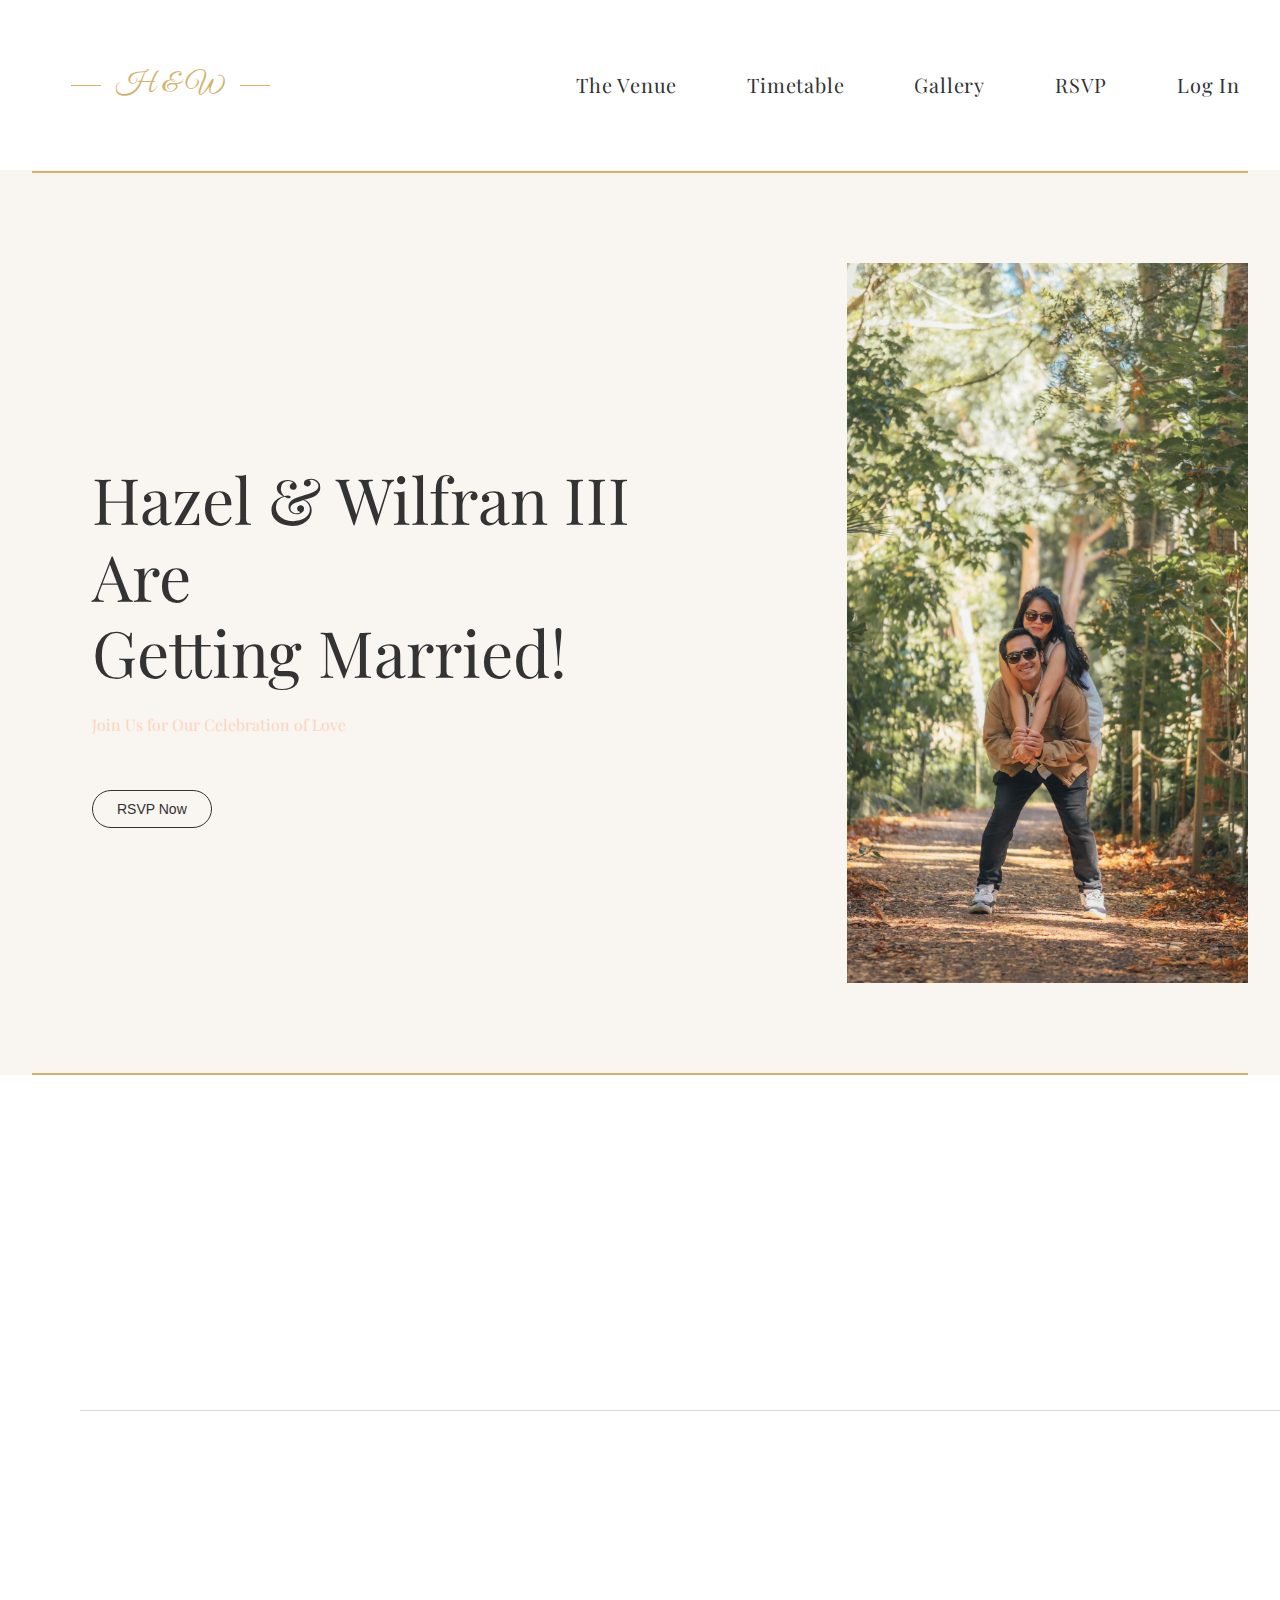
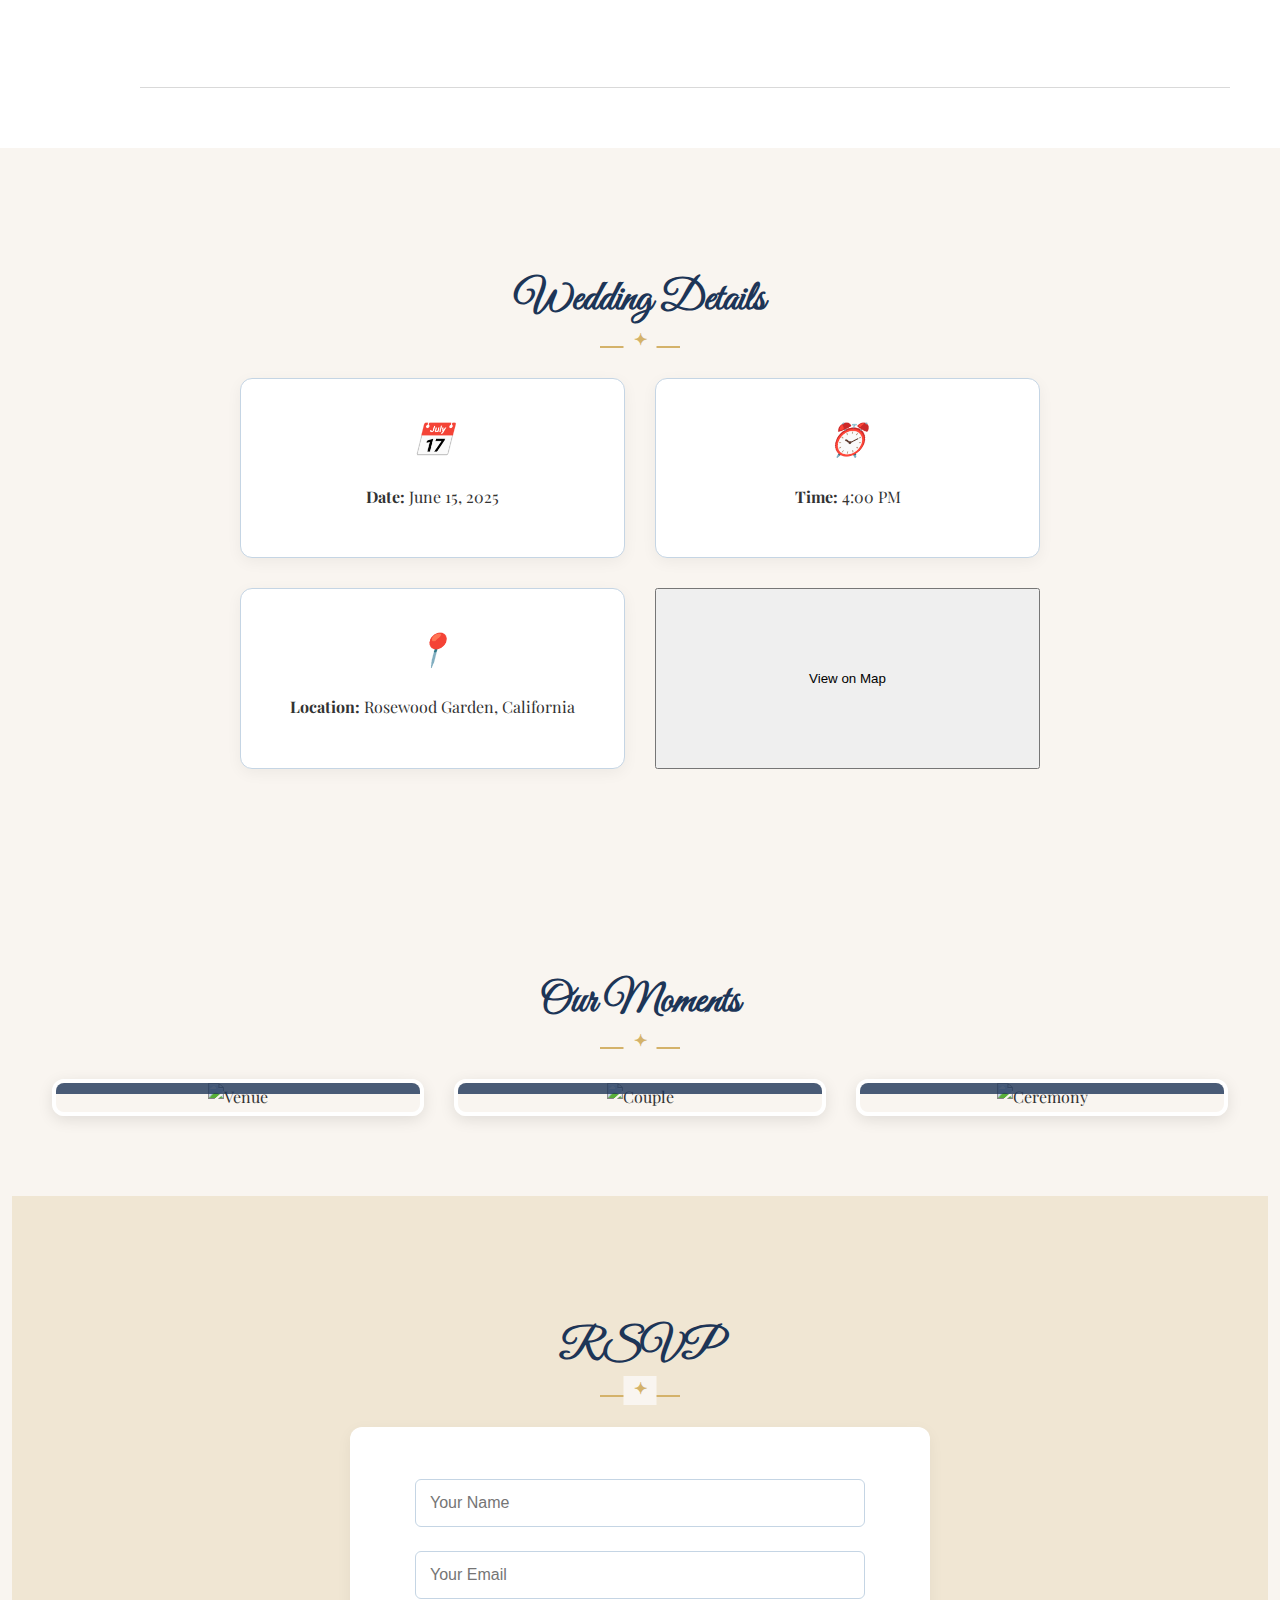
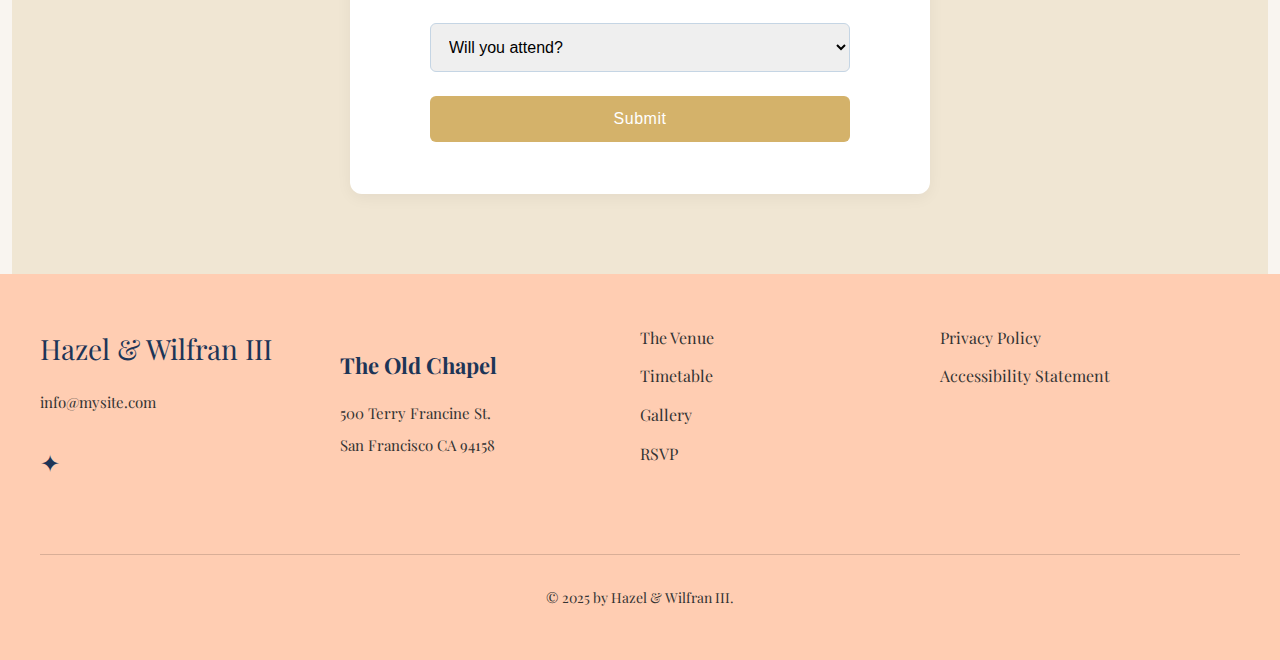
==== WED/index.html @ cf1a836f "Add files via upload" ====
<!DOCTYPE html>
<html lang="en">
<head>
    <meta charset="UTF-8">
    <meta name="viewport" content="width=device-width, initial-scale=1.0">
    <title>Hazel & Wilfran III Wedding</title>
    <link rel="stylesheet" href="style.css">
    <link href="https://fonts.googleapis.com/css2?family=Playfair+Display:wght@400;500;600&family=Great+Vibes&display=swap" rel="stylesheet">
</head>
<body>
    <div class="nav-overlay"></div>
    <nav class="navbar">
        <a href="#home" class="logo">H & W</a>
        <div class="menu-toggle">
            <span class="bar"></span>
            <span class="bar"></span>
            <span class="bar"></span>
        </div>
        <ul class="nav-menu">
            <li><a href="#venue">The Venue</a></li>
            <li><a href="#timetable">Timetable</a></li>
            <li><a href="#gallery">Gallery</a></li>
            <li><a href="#rsvp">RSVP</a></li>
            <li><a href="#login" class="login-link">Log In</a></li>
        </ul>
    </nav>

    <div class="header-divider"></div>
    
    <!-- Remove the decorative divider if you have it -->
    <!-- <div class="decorative-divider">
        <span>✦</span>
    </div> -->

    <header id="home" class="hero">
        <div class="hero-content">
            <div class="hero-text">
                <h1>Hazel & Wilfran III Are<br>Getting Married!</h1>
                <p class="subheading">Join Us for Our Celebration of Love</p>
                <button class="rsvp-button">RSVP Now</button>
            </div>
            <div class="hero-image">
                <!-- Hero image is added via CSS background-image -->
            </div>
        </div>
    </header>

    <section id="save-the-date" class="save-date-section">
        <div class="save-date-content">
            <h2 class="fade-in">Save the Date!</h2>
            <p class="save-date-message fade-in delay-1">Please mark 1.3.2025 on your calendars! We want you with us as we say "I do."</p>
            
            <div class="date-details-container">
                <div class="date-detail slide-up delay-1">
                    <div class="detail-divider"></div>
                    <h3>Date</h3>
                    <p class="detail-value">1.3.2025</p>
                </div>
                
                <div class="date-detail slide-up delay-2">
                    <div class="detail-divider"></div>
                    <h3>Time</h3>
                    <p class="detail-value">18:30</p>
                </div>
                
                <div class="date-detail slide-up delay-3">
                    <div class="detail-divider"></div>
                    <h3>Location</h3>
                    <p class="detail-value">The Old Chapel</p>
                    <p>500 Terry Francine St.</p>
                    <p>San Francisco CA 94158</p>
                </div>
            </div>
        </div>
    </section>

    <section id="details" class="details section">
        <h2>Wedding Details</h2>
        <div class="details-container">
            <div class="detail-item">
                <i class="icon">📅</i>
                <p><strong>Date:</strong> June 15, 2025</p>
            </div>
            <div class="detail-item">
                <i class="icon">⏰</i>
                <p><strong>Time:</strong> 4:00 PM</p>
            </div>
            <div class="detail-item">
                <i class="icon">📍</i>
                <p><strong>Location:</strong> Rosewood Garden, California</p>
            </div>
            <button onclick="viewMap()" class="map-button">View on Map</button>
        </div>
    </section>

    <section id="gallery" class="gallery section">
        <h2>Our Moments</h2>
        <div class="gallery-grid">
            <div class="gallery-item">
                <img src="photo1.jpg" alt="Venue">
                <p class="caption">Our Venue</p>
            </div>
            <div class="gallery-item">
                <img src="photo2.jpg" alt="Couple">
                <p class="caption">Our Journey</p>
            </div>
            <div class="gallery-item">
                <img src="photo3.jpg" alt="Ceremony">
                <p class="caption">Our Ceremony</p>
            </div>
        </div>
    </section>

    <section id="rsvp" class="rsvp section">
        <h2>RSVP</h2>
        <form id="rsvp-form">
            <input type="text" placeholder="Your Name" required>
            <input type="email" placeholder="Your Email" required>
            <select required>
                <option value="">Will you attend?</option>
                <option value="yes">Yes, I'll be there!</option>
                <option value="no">Regretfully decline</option>
            </select>
            <button type="submit">Submit</button>
        </form>
    </section>

    <footer>
        <div class="footer-column">
            <div class="footer-logo">Hazel & Wilfran III</div>
            <p class="footer-email">info@mysite.com</p>
            <span class="footer-divider">✦</span>
        </div>
        
        <div class="footer-column">
            <h3>The Old Chapel</h3>
            <p>500 Terry Francine St.</p>
            <p>San Francisco CA 94158</p>
        </div>
        
        <div class="footer-column">
            <ul class="footer-nav">
                <li><a href="#venue">The Venue</a></li>
                <li><a href="#timetable">Timetable</a></li>
                <li><a href="#gallery">Gallery</a></li>
                <li><a href="#rsvp">RSVP</a></li>
            </ul>
        </div>
        
        <div class="footer-column">
            <ul class="footer-nav">
                <li><a href="#privacy">Privacy Policy</a></li>
                <li><a href="#accessibility">Accessibility Statement</a></li>
            </ul>
        </div>
        
        <div class="copyright">
            © 2025 by Hazel & Wilfran III.
        </div>
    </footer>

    <script src="script.js"></script>
</body>
</html>
---- WED/style.css ----
/* Minimalist Modern Wedding Invitation Styles */
:root {
    --light-blue: #c5d5e4;
    --dusty-blue: #7a8fa3;
    --navy-blue: #1d3557;
    --gold: #d4b26a;
    --cream: #f0e6d3;
    --beige: #f9f5f0;
    --white: #ffffff;
    --text-dark: #333333;
    --text-light: #ffffff;
    --peach: #ffcdb2;
    --divider-color: rgba(0, 0, 0, 0.15);
}
  
body {
    font-family: 'Playfair Display', serif;
    margin: 0;
    padding: 0;
    background-color: var(--beige);
    color: var(--text-dark);
    line-height: 1.8;
}
  
nav {
    display: flex;
    justify-content: space-between;
    align-items: center;
    padding: 85px 40px;
    background: var(--white);
    position: fixed;
    width: 100%;
    top: 0;
    box-shadow: none;
    z-index: 1000;
    box-sizing: border-box;
    transition: all 0.3s ease;
    height: 100px;
    transform: translateY(0);
}

nav.scrolled {
    background: rgba(255, 255, 255, 0.98);
    box-shadow: 0 2px 10px rgba(0, 0, 0, 0.05);
    padding: 12px 40px;
}

nav.hidden {
    transform: translateY(-100%);
}
.scrolled {
    background: rgba(255, 255, 255, 0.98);
    box-shadow: 0 2px 10px rgba(0, 0, 0, 0.05);
    padding: 12px 40px;
}
.hidden {
    transform: translateY(-100%);
}
.logo {
    font-family: 'Playfair Display', serif;
    font-size: 20px;
    color: var(--text-dark);
    text-decoration: none;
    display: flex;
    align-items: center;
    position: relative;
    padding-left: 16px;
    transition: transform 0.3s ease;
}
  
.logo:hover {
    transform: translateY(-1px);
}
  
.logo::before {
    content: "✦";
    font-size: 12px;
    margin-right: 8px;
    color: var(--gold);
    transition: transform 0.3s ease;
}
  
.logo:hover::before {
    transform: rotate(180deg);
}
  
.nav-menu {
    display: flex;
    list-style: none;
    gap: 70px;
    margin: 0;
    padding: 0;
}
  
.nav-menu li a {
    text-decoration: none;
    font-size: 20px;
    color: var(--text-dark);
    font-weight: 400;
    letter-spacing: 0.8px;
    transition: all 0.3s ease;
    text-transform: none;
    position: relative;
    padding-bottom: 5px;
}

.nav-menu li a::after {
    content: "";
    position: absolute;
    bottom: -2px;
    left: 0;
    width: 100%;
    height: 2px;
    background-color: var(--gold);
    transform: scaleX(0);
    transform-origin: right;
    transition: transform 0.3s ease;
}

.nav-menu li a:hover::after {
    transform: scaleX(1);
    transform-origin: left;
}

.nav-menu li a.active {
    color: var(--gold);
}

.nav-menu li a.active::after {
    transform: scaleX(1);
}
  
.header-divider {
    width: 100%;
    height: 1px;
    background-color: var(--divider-color);
    margin-top: 70px;
}
  
/* Hero section styling to match the reference design */
.hero {
    display: flex;
    justify-content: space-between;
    align-items: center;
    height: 100vh;
    background-color: var(--beige); /* Changed to match body background */
    padding: 0;
    margin: 0 auto; /* Add auto margin to center */
    max-width: 95%; /* Full width to blend with page */
    position: relative;
    overflow: hidden;
    border-top: 2px solid var(--gold);
    border-bottom: 2px solid var(--gold); /* Added matching border at bottom */
    margin-top: 100px;
}

.hero-content {
    display: flex;
    align-items: center;
    justify-content: space-between;
    width: 100%;
    gap: 0;
    margin: 0;
    padding: 0;
    position: relative;
    z-index: 1;
}

.hero-text {
    max-width: 600px;
    text-align: left;
    margin-right: 0;
    padding-left: 60px;
    padding-right: 0;
}

.hero-image {
    width: 33%;
    height: 80vh;
    background-image: url('images/1.jpg');
    background-size: cover;
    background-position: center;
    margin: 0;
    border: none;
    border-radius: 0;
    box-shadow: none;
    transition: all 0.8s cubic-bezier(0.4, 0, 0.2, 1);
}

.hero-image:hover {
    transform: translateY(-5px);
    box-shadow: 8px 8px 25px rgba(0, 0, 0, 0.15);
}

.hero-image.zoomed {
    transform: scale(1.1);
    transition: transform 1.2s cubic-bezier(0.4, 0, 0.2, 1);
}

.hero h1 {
    font-size: 64px;
    font-weight: 400;
    margin-bottom: 20px;
    line-height: 1.2;
    color: var(--text-dark);
    font-family: 'Playfair Display', serif;
}
  
.hero .subheading {
    font-size: 16px;
    margin-bottom: 30px;
    color: var(--peach);
    font-family: 'Playfair Display', serif;
    opacity: 0.8;
}
  
.rsvp-button {
    display: inline-block;
    padding: 10px 24px;
    background: transparent;
    color: var(--text-dark);
    text-decoration: none;
    border-radius: 50px;
    transition: all 0.3s ease;
    font-size: 14px;
    border: 1px solid var(--text-dark);
    cursor: pointer;
    margin-top: 20px;
}
  
.rsvp-button:hover {
    background: var(--text-dark);
    color: var(--white);
    transform: none;
    box-shadow: none;
}

.section {
    padding: 80px 20px;
    text-align: center;
    width: 95%;
    margin: 0 auto;
    max-width: 1400px;
}

/* Adding decorative elements inspired by the Chris & Elaine design */
.logo {
    font-family: 'Great Vibes', cursive;
    font-size: 28px;
    color: var(--gold);
    letter-spacing: 1px;
    display: flex;
    align-items: center;
}

.logo::before, .logo::after {
    content: "";
    height: 1px;
    background-color: var(--gold);
    width: 30px;
    margin: 0 15px;
}

/* Decorative dividers */
.decorative-divider {
    display: flex;
    align-items: center;
    justify-content: center;
    margin: 40px 0;
}

.decorative-divider::before, .decorative-divider::after {
    content: "";
    height: 1px;
    background-color: var(--gold);
    width: 100px;
}

.decorative-divider span {
    font-size: 18px;
    color: var(--gold);
    margin: 0 15px;
}

/* Section headings with decorative lines */
.section h2 {
    color: var(--navy-blue);
    font-size: 42px;
    margin-bottom: 40px;
    position: relative;
    display: inline-block;
    font-family: 'Great Vibes', cursive;
}

.section h2:after {
    content: "";
    position: absolute;
    bottom: -10px;
    left: 50%;
    transform: translateX(-50%);
    width: 120px;
    height: 1px;
    background-color: var(--gold);
}

.section h2:before {
    content: "✦";
    position: absolute;
    bottom: -18px;
    left: 50%;
    transform: translateX(-50%);
    font-size: 16px;
    color: var(--gold);
    background-color: var(--beige);
    padding: 0 10px;
    z-index: 1;
}

.section h2:after {
    content: "";
    position: absolute;
    bottom: -10px;
    left: 50%;
    transform: translateX(-50%);
    width: 80px;
    height: 2px;
    background-color: var(--gold);
}

.details-container {
    max-width: 800px;
    margin: 0 auto;
    display: grid;
    grid-template-columns: repeat(auto-fit, minmax(250px, 1fr));
    gap: 30px;
}

.detail-item {
    background: var(--white);
    padding: 30px;
    border-radius: 12px;
    box-shadow: 0 4px 15px rgba(0, 0, 0, 0.05);
    transition: all 0.3s ease;
    border: 1px solid var(--light-blue);
}

.detail-item:hover {
    transform: translateY(-5px);
    box-shadow: 0 6px 20px rgba(0, 0, 0, 0.1);
    border-color: var(--dusty-blue);
}

.icon {
    font-size: 32px;
    margin-bottom: 15px;
    color: var(--dusty-blue);
}

.gallery-grid {
    display: grid;
    grid-template-columns: repeat(auto-fit, minmax(300px, 1fr));
    gap: 30px;
    padding: 0 20px;
}

.gallery-item {
    position: relative;
    overflow: hidden;
    border-radius: 12px;
    border: 4px solid var(--white);
    box-shadow: 0 4px 15px rgba(0, 0, 0, 0.1);
}

.gallery-item img {
    width: 100%;
    height: 300px;
    object-fit: cover;
    transition: all 0.3s ease;
}

.gallery-item:hover img {
    transform: scale(1.05);
}

.caption {
    position: absolute;
    bottom: 0;
    left: 0;
    right: 0;
    background: rgba(29, 53, 87, 0.8);
    color: var(--white);
    padding: 15px;
    text-align: center;
    font-size: 18px;
}

.rsvp {
    background-color: var(--cream);
    padding: 80px 20px;
    width: 95%;
    margin: 0 auto;
    max-width: 1400px;
}

#rsvp-form {
    max-width: 500px;
    margin: 0 auto;
    padding: 40px;
    background: var(--white);
    border-radius: 12px;
    box-shadow: 0 4px 15px rgba(0, 0, 0, 0.05);
}

.rsvp input, .rsvp select, .rsvp button {
    width: 100%;
    max-width: 420px;
    padding: 14px;
    margin: 12px 0;
    border: 1px solid var(--light-blue);
    border-radius: 6px;
    font-size: 16px;
    transition: all 0.3s ease;
}

.rsvp input:focus, .rsvp select:focus {
    border-color: var(--dusty-blue);
    box-shadow: 0 0 0 3px rgba(122, 143, 163, 0.1);
    outline: none;
}

.rsvp button {
    background: var(--gold);
    color: var(--white);
    cursor: pointer;
    letter-spacing: 0.5px;
    font-weight: 500;
    border: none;
}

.rsvp button:hover {
    background: #c4a25a;
    transform: translateY(-2px);
}

footer {
    background: var(--peach);
    color: var(--text-dark);
    padding: 50px 40px;
    margin-top: 0;
    display: flex;
    justify-content: space-between;
    flex-wrap: wrap;
}

.footer-column {
    flex: 1;
    min-width: 250px;
    margin-bottom: 20px;
}

.footer-column h3 {
    font-family: 'Playfair Display', serif;
    font-size: 22px;
    margin-bottom: 15px;
    color: var(--navy-blue);
}

.footer-column p {
    margin: 5px 0;
    font-size: 15px;
}

.footer-nav {
    list-style: none;
    padding: 0;
    margin: 0;
}

.footer-nav li {
    margin-bottom: 10px;
}

.footer-nav a {
    text-decoration: none;
    color: var(--text-dark);
    transition: color 0.3s ease;
}

.footer-nav a:hover {
    color: var(--gold);
}

.footer-logo {
    font-family: 'Playfair Display', serif;
    font-size: 28px;
    margin-bottom: 15px;
    color: var(--navy-blue);
}

.footer-email {
    margin-bottom: 20px;
}

.footer-divider {
    display: inline-block;
    margin: 20px 0;
    font-size: 24px;
    color: var(--navy-blue);
}

.copyright {
    width: 100%;
    text-align: center;
    padding-top: 30px;
    margin-top: 30px;
    border-top: 1px solid var(--divider-color);
    font-size: 14px;
}



/* Save the Date Section */
.save-date-section {
    padding: 100px 40px;
    background-color: var(--white);
    position: relative;
    width: 100%;
    margin: 0 auto;
    max-width: 1400px;
}

.save-date-content {
    max-width: 1200px;
    margin: 0 auto;
    position: relative;
}

.save-date-content::after {
    content: "";
    position: absolute;
    bottom: -40px;
    left: 60px;  /* Match the left padding of hero-content */
    right: 50px; /* Align with where the image ends */
    height: 1px;
    background-color: var(--divider-color);
}

.save-date-section h2 {
    font-size: 48px;
    color: var(--text-dark);
    margin-bottom: 20px;
    font-weight: 400;
    text-align: left;
    font-family: 'Playfair Display', serif;
}

.save-date-section h2::after {
    display: none;
}

.save-date-message {
    font-size: 16px;
    margin-bottom: 60px;
    color: var(--text-dark);
    text-align: left;
    max-width: 600px;
}

.date-details-container {
    display: flex;
    justify-content: space-between;
    flex-wrap: wrap;
    margin-top: 40px;
    border-top: 1px solid var(--divider-color);
    padding-top: 40px;
}

.date-detail {
    flex: 1;
    min-width: 250px;
    margin: 20px 40px 20px 0;
    text-align: left;
}

.detail-divider {
    width: 100%;
    height: 1px;
    background-color: var(--navy-blue);
    opacity: 0.2;
    margin-bottom: 20px;
}

.date-detail h3 {
    font-size: 16px;
    margin-bottom: 15px;
    color: var(--text-dark);
    font-weight: 400;
    text-transform: uppercase;
    letter-spacing: 1px;
}

.detail-value {
    font-size: 28px;
    color: var(--text-dark);
    margin-bottom: 10px;
    font-weight: 400;
    font-family: 'Playfair Display', serif;
}

.date-detail p {
    margin: 5px 0;
    color: var(--text-dark);
    font-size: 16px;
    line-height: 1.6;
}

/* Parallax effect - new implementation */
.parallax-wrapper {
    width: 100%;
    height: 500px;
    margin-top: 80px;
    position: relative;
    overflow: hidden;
    box-shadow: 0 4px 15px rgba(0, 0, 0, 0.1);
}

.parallax-image {
    position: absolute;
    top: -200px;
    left: 0;
    right: 0;
    bottom: -200px; /* Extra space for parallax movement */
    background-position: center;
    background-repeat: no-repeat;
    background-size: cover;
    background-attachment: fixed;
}

/* You can remove or comment out the previous parallax styles */
.save-date-image {
    width: 100%;
    margin-top: 80px;
    height: 600px; /* Increased height for better parallax effect */
    background-position: center center;
    background-repeat: no-repeat;
    background-size: cover;
    background-attachment: fixed !important;
    position: relative;
    box-shadow: 0 4px 15px rgba(0, 0, 0, 0.1);
    transform: translateZ(0);
    will-change: transform;
    z-index: 1;
    overflow: hidden; /* Prevent any potential overflow issues */
    -webkit-transform: translate3d(0,0,0); /* For Safari */
    /* Missing background-image property */
}

/* Animations */
.fade-in {
    opacity: 0;
    transition: opacity 1.2s ease-out, transform 1.2s ease-out;
}

.slide-up {
    opacity: 0;
    transform: translateY(30px);
    transition: opacity 1.2s ease-out, transform 1.2s ease-out;
}

.visible {
    opacity: 1;
    transform: translateY(0);
}

/* Add delay classes for staggered animations */
.delay-1 {
    transition-delay: 0.2s;
}

.delay-2 {
    transition-delay: 0.4s;
}

.delay-3 {
    transition-delay: 0.6s;
}

/* Menu toggle button */
.menu-toggle {
    display: none;
    flex-direction: column;
    justify-content: space-between;
    width: 30px;
    height: 21px;
    cursor: pointer;
    z-index: 1001;
}

.bar {
    height: 2px;
    width: 100%;
    background-color: var(--text-dark);
    border-radius: 10px;
    transition: all 0.3s ease-in-out;
}

/* Navigation animation - UPDATED VERSION */
@media (max-width: 768px) {
    .menu-toggle {
        display: flex;
    }
    
    .nav-menu {
        position: fixed;
        top: 0;
        right: -100%;
        height: 100vh;
        width: 300px;
        background: var(--white);
        flex-direction: column;
        justify-content: center;
        align-items: center;
        gap: 32px;
        padding: 80px 40px;
        transition: right 0.5s cubic-bezier(0.65, 0, 0.35, 1);
        box-shadow: -5px 0 25px rgba(0, 0, 0, 0.1);
        z-index: 1000;
    }
    
    .nav-menu.active {
        right: 0;
    }
    
    .nav-menu li {
        margin: 20px 0;
        opacity: 0;
        transform: translateX(50px);
        transition: all 0.4s ease;
    }
    
    .nav-menu.active li {
        opacity: 1;
        transform: translateX(0);
    }
    
    /* Staggered animation for menu items */
    .nav-menu.active li:nth-child(1) { transition-delay: 0.2s; }
    .nav-menu.active li:nth-child(2) { transition-delay: 0.3s; }
    .nav-menu.active li:nth-child(3) { transition-delay: 0.4s; }
    .nav-menu.active li:nth-child(4) { transition-delay: 0.5s; }
    .nav-menu.active li:nth-child(5) { transition-delay: 0.6s; }
    
    /* Hamburger to X animation */
    .menu-toggle.active .bar:nth-child(1) {
        transform: translateY(9px) rotate(45deg);
    }
    
    .menu-toggle.active .bar:nth-child(2) {
        opacity: 0;
    }
    
    .menu-toggle.active .bar:nth-child(3) {
        transform: translateY(-9px) rotate(-45deg);
    }
    
    /* Prevent scrolling when menu is open */
    body.no-scroll {
        overflow: hidden;
    }
    
    /* Overlay */
    .nav-overlay {
        position: fixed;
        top: 0;
        left: 0;
        width: 100%;
        height: 100%;
        background: rgba(0, 0, 0, 0.5);
        opacity: 0;
        visibility: hidden;
        transition: all 0.3s ease-in-out;
        z-index: 999;
        backdrop-filter: blur(3px);
    }

    .nav-overlay.active {
        opacity: 1;
        visibility: visible;
    }
}

/* Mobile navigation styles */
@media screen and (max-width: 768px) {
    .menu-toggle {
        display: flex;
    }

    .nav-menu {
        position: fixed;
        top: 0;
        right: 0;
        height: 100vh;
        width: 300px;
        background: var(--white);
        flex-direction: column;
        justify-content: center;
        align-items: center;
        gap: 32px;
        padding: 80px 40px;
        transform: translateX(100%);
        transition: transform 0.5s cubic-bezier(0.65, 0, 0.35, 1);
        box-shadow: -5px 0 25px rgba(0, 0, 0, 0.1);
    }

    .nav-menu.active {
        transform: translateX(0);
    }

    /* Hamburger animation */
    .menu-toggle.active span:nth-child(1) {
        transform: rotate(45deg) translateY(-2px);
    }

    .menu-toggle.active span:nth-child(2) {
        opacity: 0;
        transform: translateX(-10px);
    }

    .menu-toggle.active span:nth-child(3) {
        transform: rotate(-45deg) translateY(2px);
    }

    /* Menu items animation */
    .nav-menu li {
        opacity: 0;
        transform: translateX(30px);
        transition: all 0.3s ease-in-out;
    }

    .nav-menu.active li {
        opacity: 1;
        transform: translateX(0);
    }

    .nav-menu li:nth-child(1) { transition-delay: 0.1s; }
    .nav-menu li:nth-child(2) { transition-delay: 0.2s; }
    .nav-menu li:nth-child(3) { transition-delay: 0.3s; }
    .nav-menu li:nth-child(4) { transition-delay: 0.4s; }
    .nav-menu li:nth-child(5) { transition-delay: 0.5s; }

    /* Overlay */
    .nav-overlay {
        position: fixed;
        top: 0;
        left: 0;
        width: 100%;
        height: 100%;
        background: rgba(0, 0, 0, 0.5);
        opacity: 0;
        visibility: hidden;
        transition: all 0.3s ease-in-out;
        z-index: 1000;
        backdrop-filter: blur(3px);
    }

    .nav-overlay.active {
        opacity: 1;
        visibility: visible;
    }

    body.nav-open {
        overflow: hidden;
    }
}

/* Desktop navigation */
@media screen and (min-width: 769px) {
    .nav-menu {
        transform: none !important;
        opacity: 1 !important;
        visibility: visible !important;
        padding: 0;
        position: relative;
        height: auto;
        width: auto;
        background: transparent;
        box-shadow: none;
    }

    .nav-menu li {
        opacity: 1;
        transform: none;
    }
}

nav.top-page {
    border-bottom: none;
}
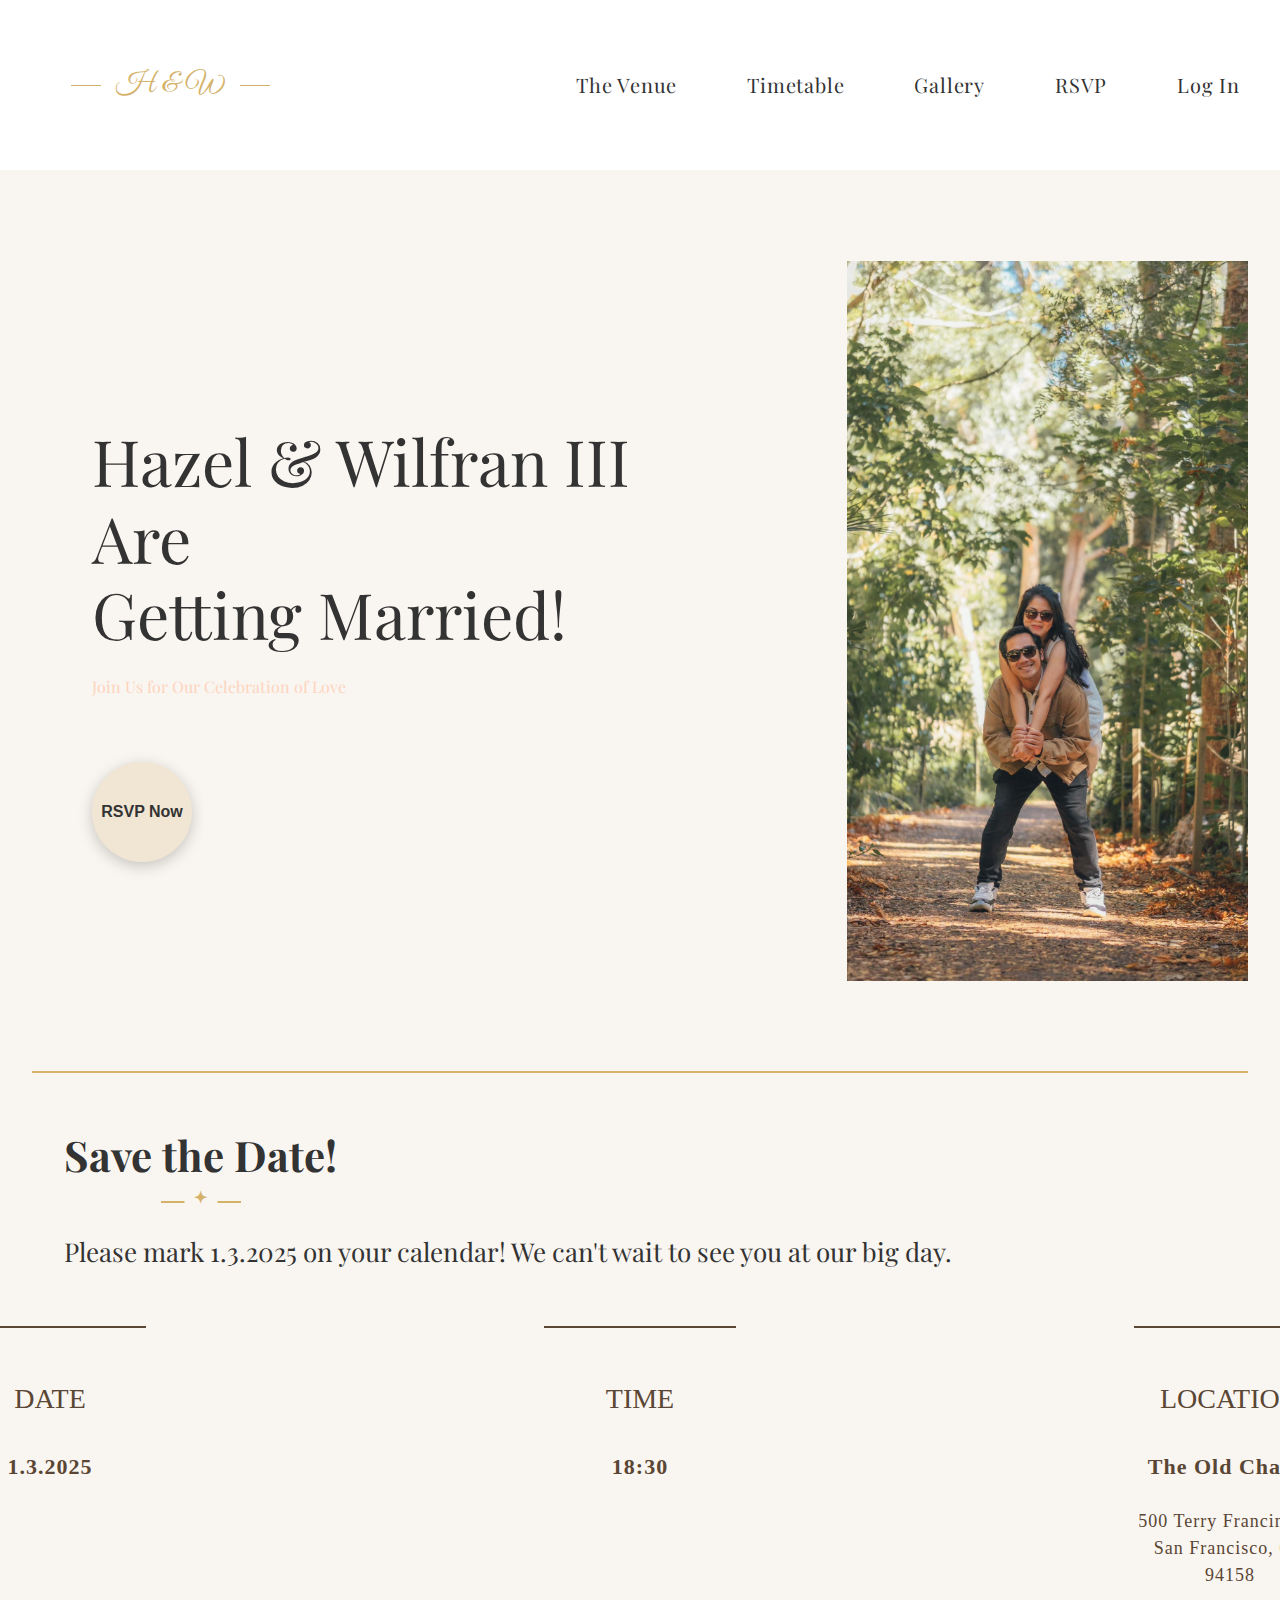
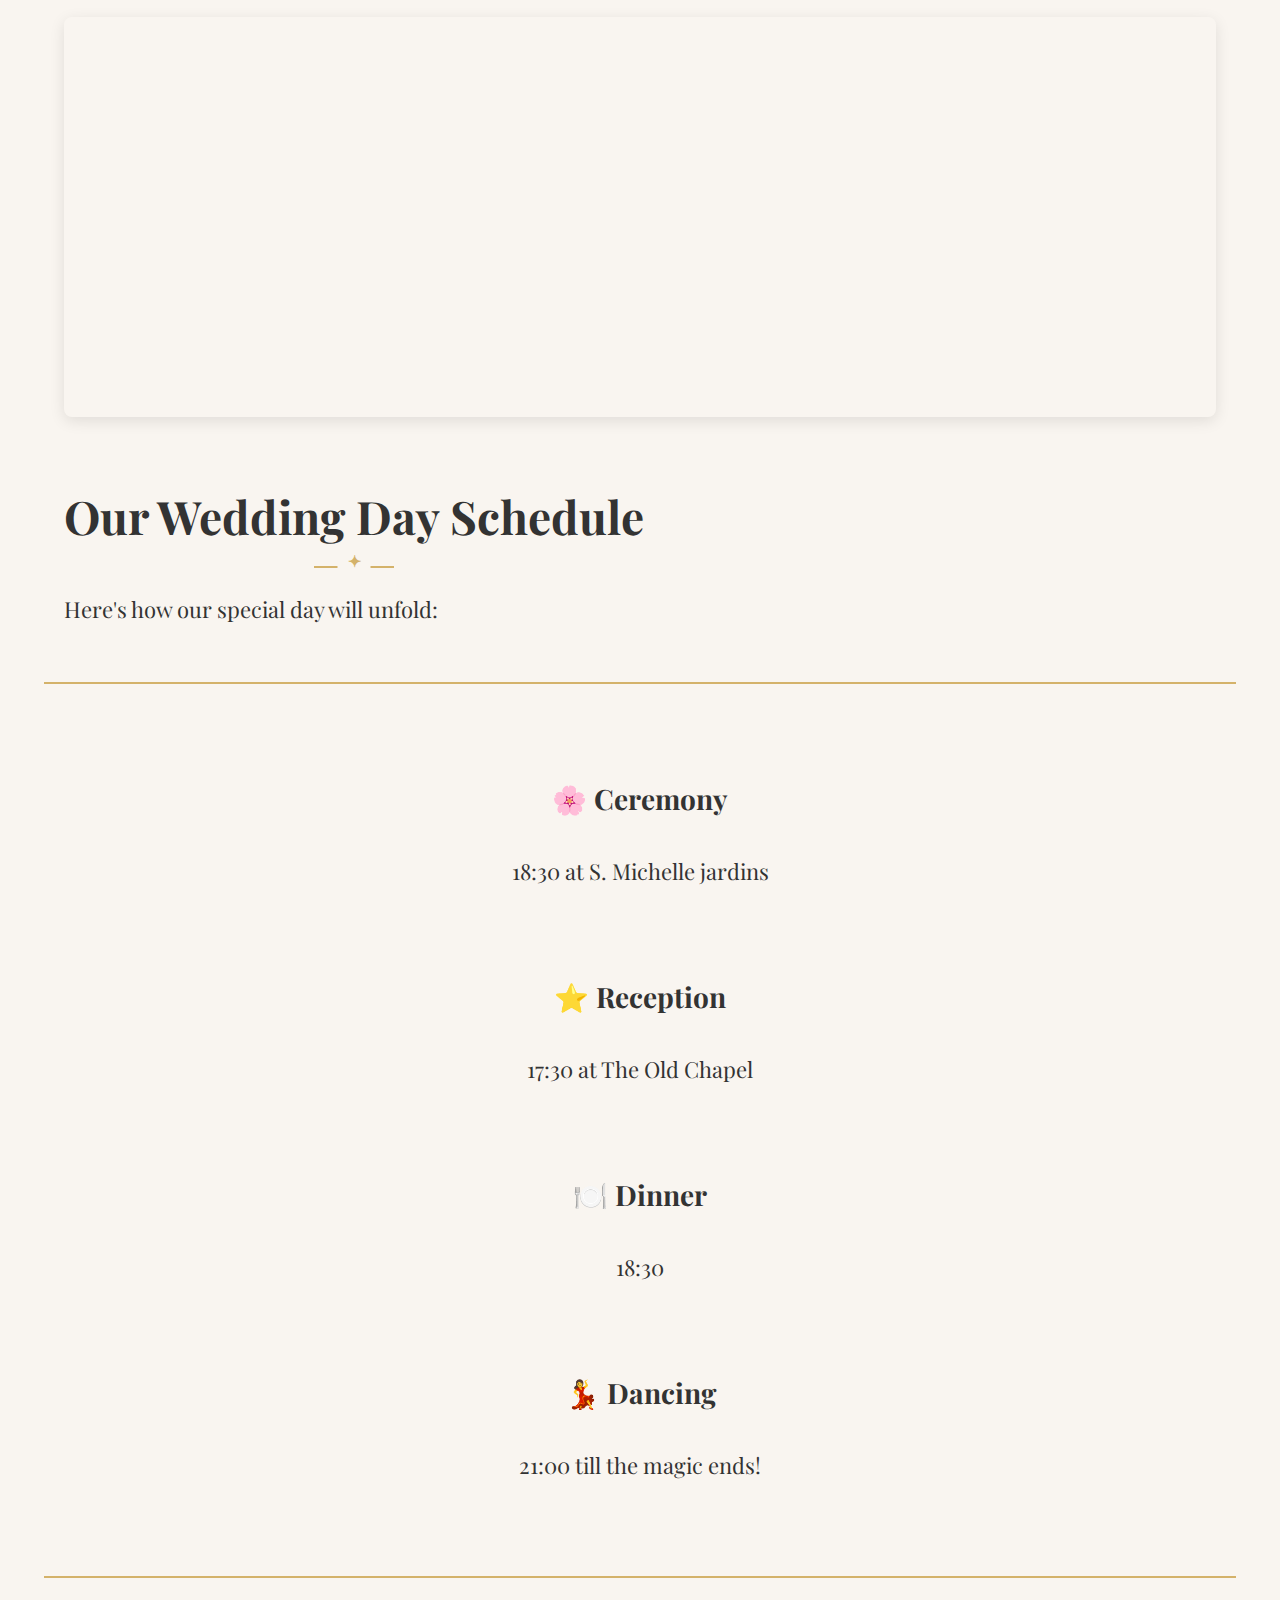
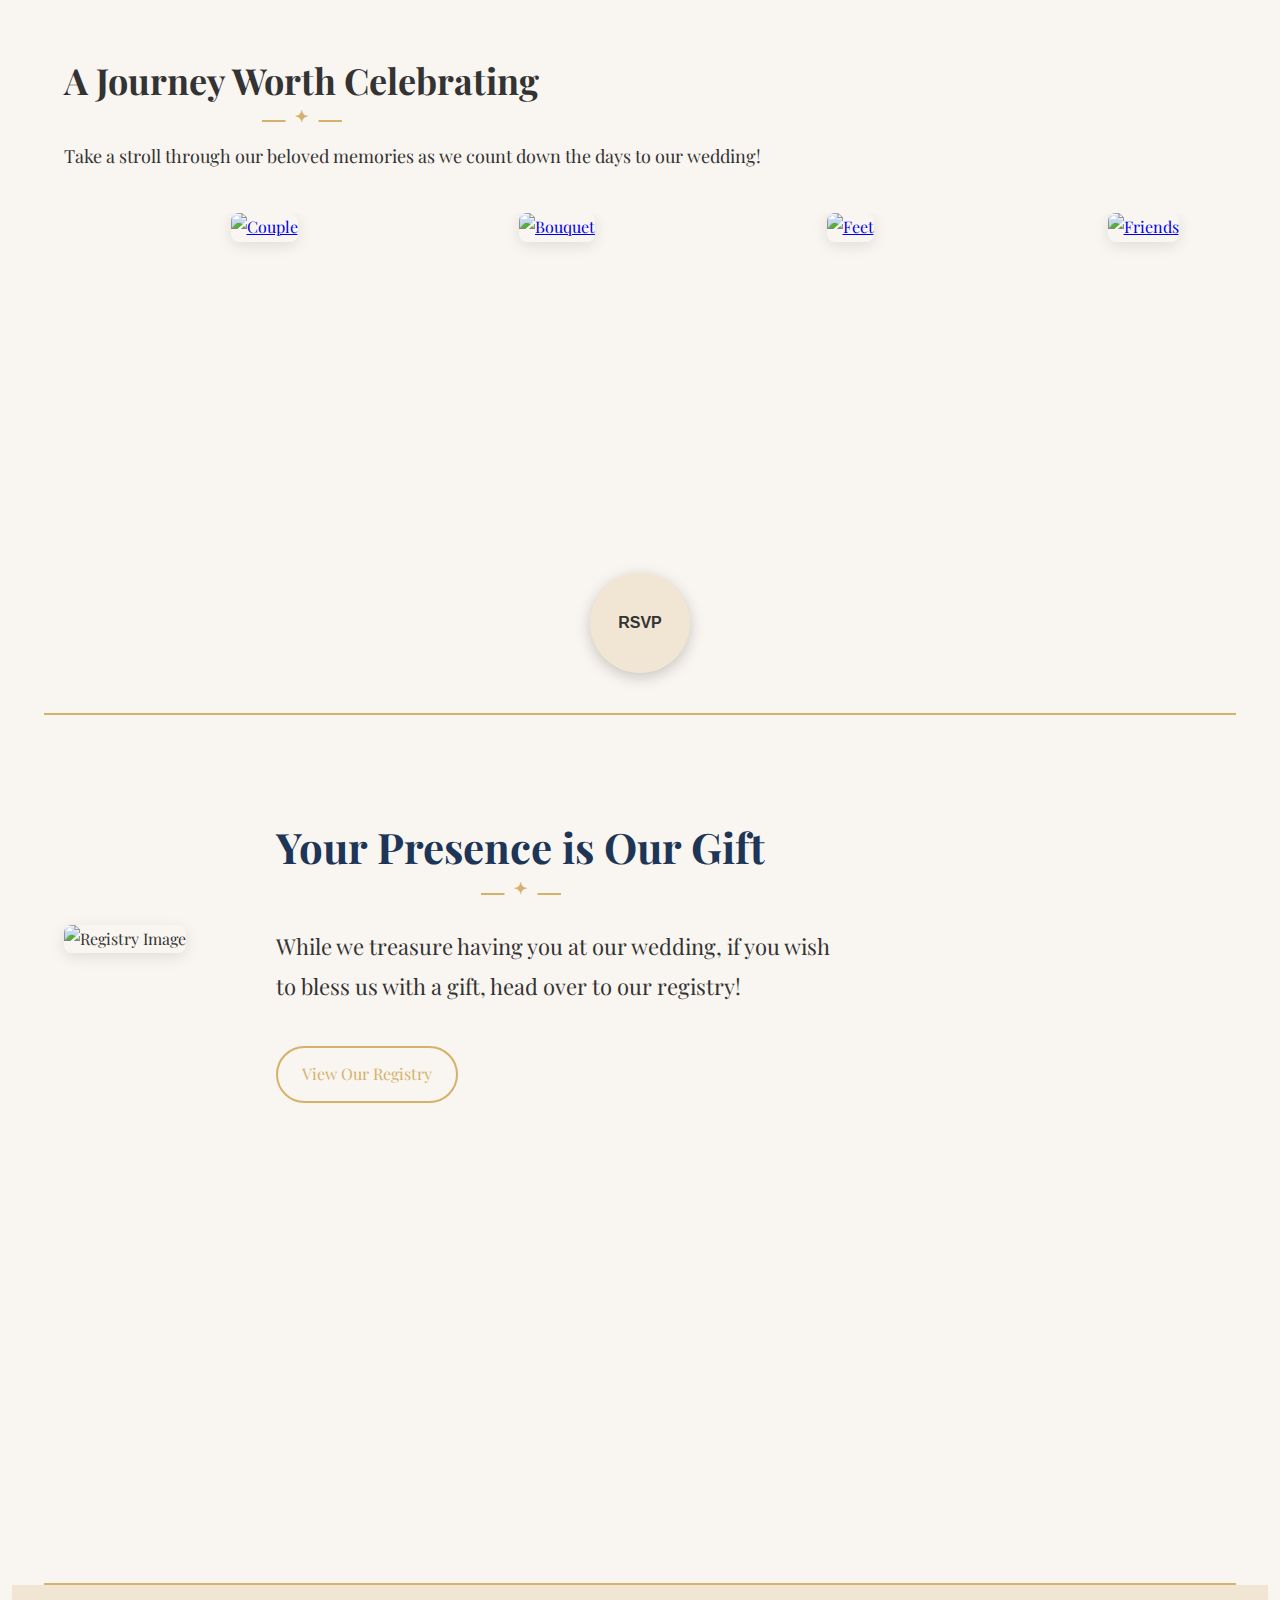
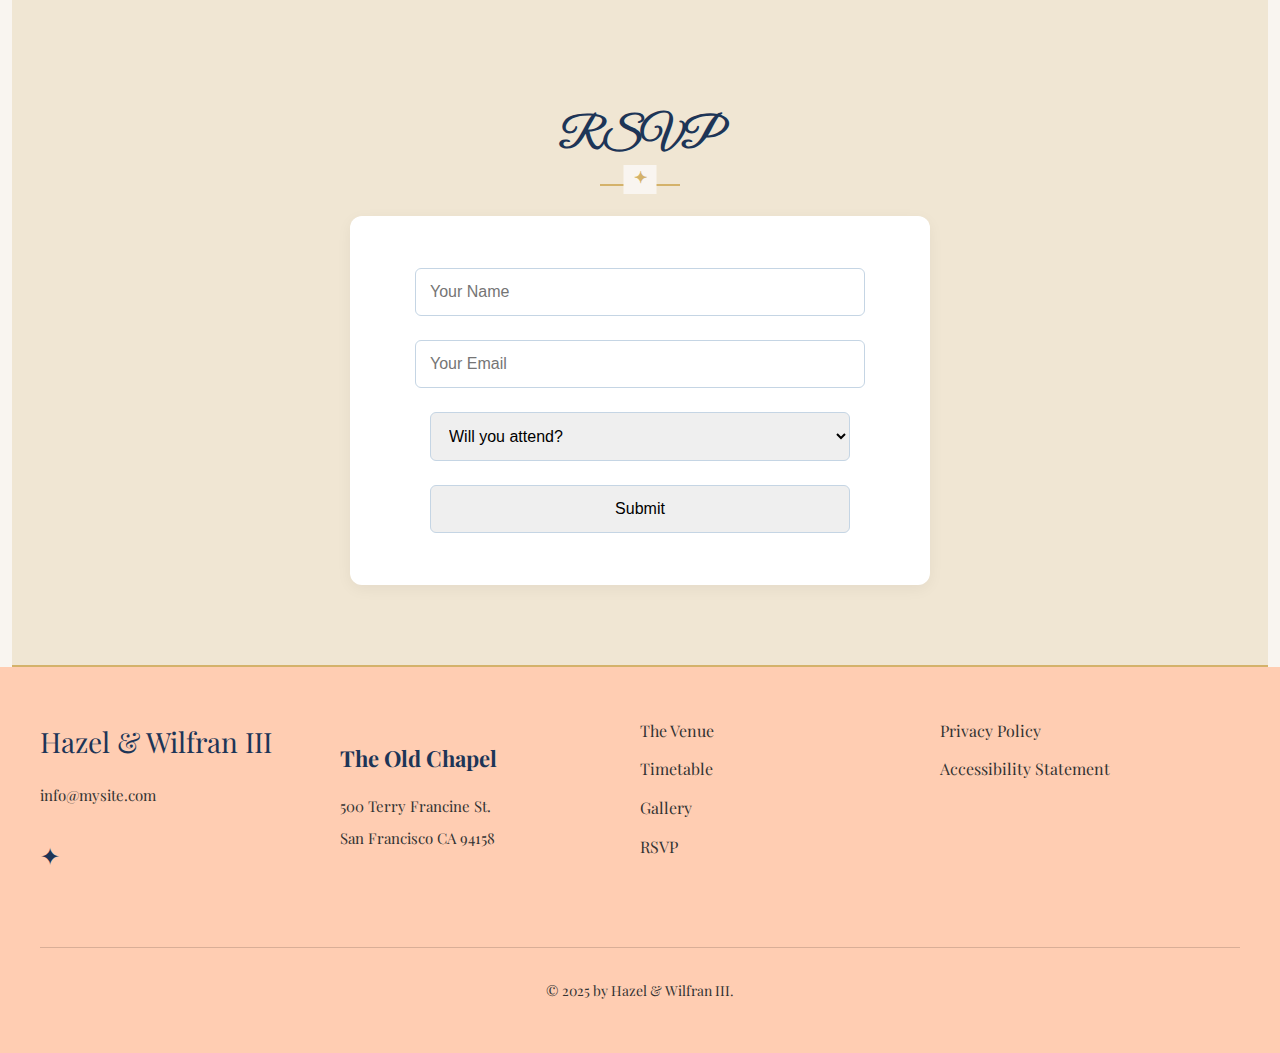
==== commit fe186b6b: "Add files via upload" ====
--- a/WED/index.html
+++ b/WED/index.html
@@ -6,6 +6,7 @@
     <title>Hazel & Wilfran III Wedding</title>
     <link rel="stylesheet" href="style.css">
     <link href="https://fonts.googleapis.com/css2?family=Playfair+Display:wght@400;500;600&family=Great+Vibes&display=swap" rel="stylesheet">
+    <link rel="stylesheet" href="https://cdnjs.cloudflare.com/ajax/libs/font-awesome/6.0.0-beta3/css/all.min.css">
 </head>
 <body>
     <div class="nav-overlay"></div>
@@ -17,8 +18,8 @@
             <span class="bar"></span>
         </div>
         <ul class="nav-menu">
-            <li><a href="#venue">The Venue</a></li>
-            <li><a href="#timetable">Timetable</a></li>
+            <li><a href="#save-date">The Venue</a></li>
+            <li><a href="#details">Timetable</a></li>
             <li><a href="#gallery">Gallery</a></li>
             <li><a href="#rsvp">RSVP</a></li>
             <li><a href="#login" class="login-link">Log In</a></li>
@@ -45,70 +46,109 @@
         </div>
     </header>
 
-    <section id="save-the-date" class="save-date-section">
-        <div class="save-date-content">
-            <h2 class="fade-in">Save the Date!</h2>
-            <p class="save-date-message fade-in delay-1">Please mark 1.3.2025 on your calendars! We want you with us as we say "I do."</p>
-            
-            <div class="date-details-container">
-                <div class="date-detail slide-up delay-1">
-                    <div class="detail-divider"></div>
-                    <h3>Date</h3>
-                    <p class="detail-value">1.3.2025</p>
+    <section id="save-date" class="save-date section">
+        <div class="save-date-container">
+            <h2>Save the Date!</h2>
+            <p class="save-date-message">Please mark 1.3.2025 on your calendar! We can't wait to see you at our big day.</p>
+        </div>
+        
+        <div class="save-date-details">
+            <div class="detail-column">
+                <h3>Date</h3>
+                <p>1.3.2025</p>
+            </div>
+            <div class="detail-column">
+                <h3>Time</h3>
+                <p>18:30</p>
+            </div>
+            <div class="detail-column">
+                <h3>Location</h3>
+                <p>The Old Chapel</p>
+                <p class="address">500 Terry Francine St.<br>San Francisco, CA 94158</p>
+            </div>
+        </div>
+        
+        <div class="save-date-image" id="venue-image"></div>
+        <div class="lightbox" id="image-lightbox">
+            <button class="lightbox-close">&times;</button>
+            <img src="images/Hari-Ballroom1.jpg" alt="Venue" class="lightbox-image">
+        </div>
+        
+        <div class="schedule-text">
+            <h2>Our Wedding Day Schedule</h2>
+            <p>Here's how our special day will unfold:</p>
+        </div>
+    </section>
+
+    <section id="details" class="details section">
+        <div class="schedule-item">
+            <h3>🌸 Ceremony</h3>
+            <p>18:30 at S. Michelle jardins</p>
+        </div>
+        <div class="schedule-item">
+            <h3>⭐ Reception</h3>
+            <p>17:30 at The Old Chapel</p>
+        </div>
+        <div class="schedule-item">
+            <h3>🍽️ Dinner</h3>
+            <p>18:30</p>
+        </div>
+        <div class="schedule-item">
+            <h3>💃 Dancing</h3>
+            <p>21:00 till the magic ends!</p>
+        </div>
+    </section>
+
+    <section id="gallery" class="gallery section">
+        <div class="save-date-container">
+            <h2>A Journey Worth Celebrating</h2>
+            <p>Take a stroll through our beloved memories as we count down the days to our wedding!</p>
+        </div>
+        <div class="gallery-grid">
+            <div class="gallery-item">
+                <a href="images/p1.jpg" class="lightbox-trigger">
+                    <img src="images/p1.jpg" alt="Couple">
+                </a>
+            </div>
+            <div class="gallery-item">
+                <a href="images/p2.jpg" class="lightbox-trigger">
+                    <img src="images/p2.jpg" alt="Bouquet">
+                </a>
+            </div>
+            <div class="gallery-item">
+                <a href="images/p3.jpg" class="lightbox-trigger">
+                    <img src="images/p3.jpg" alt="Feet">
+                </a>
+            </div>
+            <div class="gallery-item">
+                <a href="images/p4.jpg" class="lightbox-trigger">
+                    <img src="images/p4.jpg" alt="Friends">
+                </a>
+            </div>
+        </div>
+        <button class="rsvp-button">RSVP</button>
+    
+        <!-- Lightbox Structure -->
+        <div class="lightbox" id="image-lightbox">
+            <button class="lightbox-close">&times;</button>
+            <button class="lightbox-prev">&lt; Prev</button>
+            <img src="" alt="Lightbox Image" class="lightbox-image">
+            <button class="lightbox-next">Next &gt;</button>
+        </div>
+    </section>
+
+    <section id="registry" class="registry section">
+        <div class="registry-content">
+            <div class="registry-item">
+                <img src="images/cake.jpg" alt="Registry Image" class="registry-image">
+                <div class="registry-text">
+                    <h2>Your Presence is Our Gift</h2>
+                    <p>While we treasure having you at our wedding, if you wish to bless us with a gift, head over to our registry!</p>
+                    <a href="#" class="registry-button">View Our Registry</a>
                 </div>
-                
-                <div class="date-detail slide-up delay-2">
-                    <div class="detail-divider"></div>
-                    <h3>Time</h3>
-                    <p class="detail-value">18:30</p>
-                </div>
-                
-                <div class="date-detail slide-up delay-3">
-                    <div class="detail-divider"></div>
-                    <h3>Location</h3>
-                    <p class="detail-value">The Old Chapel</p>
-                    <p>500 Terry Francine St.</p>
-                    <p>San Francisco CA 94158</p>
-                </div>
-            </div>
-        </div>
-    </section>
-
-    <section id="details" class="details section">
-        <h2>Wedding Details</h2>
-        <div class="details-container">
-            <div class="detail-item">
-                <i class="icon">📅</i>
-                <p><strong>Date:</strong> June 15, 2025</p>
-            </div>
-            <div class="detail-item">
-                <i class="icon">⏰</i>
-                <p><strong>Time:</strong> 4:00 PM</p>
-            </div>
-            <div class="detail-item">
-                <i class="icon">📍</i>
-                <p><strong>Location:</strong> Rosewood Garden, California</p>
-            </div>
-            <button onclick="viewMap()" class="map-button">View on Map</button>
-        </div>
-    </section>
-
-    <section id="gallery" class="gallery section">
-        <h2>Our Moments</h2>
-        <div class="gallery-grid">
-            <div class="gallery-item">
-                <img src="photo1.jpg" alt="Venue">
-                <p class="caption">Our Venue</p>
-            </div>
-            <div class="gallery-item">
-                <img src="photo2.jpg" alt="Couple">
-                <p class="caption">Our Journey</p>
-            </div>
-            <div class="gallery-item">
-                <img src="photo3.jpg" alt="Ceremony">
-                <p class="caption">Our Ceremony</p>
-            </div>
-        </div>
+            </div>
+        </div>
+        <div class="parallax-image" style="background-image: url('images/p2.jpg');"></div>
     </section>
 
     <section id="rsvp" class="rsvp section">
--- a/WED/style.css
+++ b/WED/style.css
@@ -1,900 +1,1083 @@
-/* Minimalist Modern Wedding Invitation Styles */
-:root {
-    --light-blue: #c5d5e4;
-    --dusty-blue: #7a8fa3;
-    --navy-blue: #1d3557;
-    --gold: #d4b26a;
-    --cream: #f0e6d3;
-    --beige: #f9f5f0;
-    --white: #ffffff;
-    --text-dark: #333333;
-    --text-light: #ffffff;
-    --peach: #ffcdb2;
-    --divider-color: rgba(0, 0, 0, 0.15);
-}
-  
-body {
-    font-family: 'Playfair Display', serif;
-    margin: 0;
-    padding: 0;
-    background-color: var(--beige);
-    color: var(--text-dark);
-    line-height: 1.8;
-}
-  
-nav {
-    display: flex;
-    justify-content: space-between;
-    align-items: center;
-    padding: 85px 40px;
-    background: var(--white);
-    position: fixed;
-    width: 100%;
-    top: 0;
-    box-shadow: none;
-    z-index: 1000;
-    box-sizing: border-box;
-    transition: all 0.3s ease;
-    height: 100px;
-    transform: translateY(0);
-}
-
-nav.scrolled {
-    background: rgba(255, 255, 255, 0.98);
-    box-shadow: 0 2px 10px rgba(0, 0, 0, 0.05);
-    padding: 12px 40px;
-}
-
-nav.hidden {
-    transform: translateY(-100%);
-}
-.scrolled {
-    background: rgba(255, 255, 255, 0.98);
-    box-shadow: 0 2px 10px rgba(0, 0, 0, 0.05);
-    padding: 12px 40px;
-}
-.hidden {
-    transform: translateY(-100%);
-}
-.logo {
-    font-family: 'Playfair Display', serif;
-    font-size: 20px;
-    color: var(--text-dark);
-    text-decoration: none;
-    display: flex;
-    align-items: center;
-    position: relative;
-    padding-left: 16px;
-    transition: transform 0.3s ease;
-}
-  
-.logo:hover {
-    transform: translateY(-1px);
-}
-  
-.logo::before {
-    content: "✦";
-    font-size: 12px;
-    margin-right: 8px;
-    color: var(--gold);
-    transition: transform 0.3s ease;
-}
-  
-.logo:hover::before {
-    transform: rotate(180deg);
-}
-  
-.nav-menu {
-    display: flex;
-    list-style: none;
-    gap: 70px;
-    margin: 0;
-    padding: 0;
-}
-  
-.nav-menu li a {
-    text-decoration: none;
-    font-size: 20px;
-    color: var(--text-dark);
-    font-weight: 400;
-    letter-spacing: 0.8px;
-    transition: all 0.3s ease;
-    text-transform: none;
-    position: relative;
-    padding-bottom: 5px;
-}
-
-.nav-menu li a::after {
-    content: "";
-    position: absolute;
-    bottom: -2px;
-    left: 0;
-    width: 100%;
-    height: 2px;
-    background-color: var(--gold);
-    transform: scaleX(0);
-    transform-origin: right;
-    transition: transform 0.3s ease;
-}
-
-.nav-menu li a:hover::after {
-    transform: scaleX(1);
-    transform-origin: left;
-}
-
-.nav-menu li a.active {
-    color: var(--gold);
-}
-
-.nav-menu li a.active::after {
-    transform: scaleX(1);
-}
-  
-.header-divider {
-    width: 100%;
-    height: 1px;
-    background-color: var(--divider-color);
-    margin-top: 70px;
-}
-  
-/* Hero section styling to match the reference design */
-.hero {
-    display: flex;
-    justify-content: space-between;
-    align-items: center;
-    height: 100vh;
-    background-color: var(--beige); /* Changed to match body background */
-    padding: 0;
-    margin: 0 auto; /* Add auto margin to center */
-    max-width: 95%; /* Full width to blend with page */
-    position: relative;
-    overflow: hidden;
-    border-top: 2px solid var(--gold);
-    border-bottom: 2px solid var(--gold); /* Added matching border at bottom */
-    margin-top: 100px;
-}
-
-.hero-content {
-    display: flex;
-    align-items: center;
-    justify-content: space-between;
-    width: 100%;
-    gap: 0;
-    margin: 0;
-    padding: 0;
-    position: relative;
-    z-index: 1;
-}
-
-.hero-text {
-    max-width: 600px;
-    text-align: left;
-    margin-right: 0;
-    padding-left: 60px;
-    padding-right: 0;
-}
-
-.hero-image {
-    width: 33%;
-    height: 80vh;
-    background-image: url('images/1.jpg');
-    background-size: cover;
-    background-position: center;
-    margin: 0;
-    border: none;
-    border-radius: 0;
-    box-shadow: none;
-    transition: all 0.8s cubic-bezier(0.4, 0, 0.2, 1);
-}
-
-.hero-image:hover {
-    transform: translateY(-5px);
-    box-shadow: 8px 8px 25px rgba(0, 0, 0, 0.15);
-}
-
-.hero-image.zoomed {
-    transform: scale(1.1);
-    transition: transform 1.2s cubic-bezier(0.4, 0, 0.2, 1);
-}
-
-.hero h1 {
-    font-size: 64px;
-    font-weight: 400;
-    margin-bottom: 20px;
-    line-height: 1.2;
-    color: var(--text-dark);
-    font-family: 'Playfair Display', serif;
-}
-  
-.hero .subheading {
-    font-size: 16px;
-    margin-bottom: 30px;
-    color: var(--peach);
-    font-family: 'Playfair Display', serif;
-    opacity: 0.8;
-}
-  
-.rsvp-button {
-    display: inline-block;
-    padding: 10px 24px;
-    background: transparent;
-    color: var(--text-dark);
-    text-decoration: none;
-    border-radius: 50px;
-    transition: all 0.3s ease;
-    font-size: 14px;
-    border: 1px solid var(--text-dark);
-    cursor: pointer;
-    margin-top: 20px;
-}
-  
-.rsvp-button:hover {
-    background: var(--text-dark);
-    color: var(--white);
-    transform: none;
-    box-shadow: none;
-}
-
-.section {
-    padding: 80px 20px;
-    text-align: center;
-    width: 95%;
-    margin: 0 auto;
-    max-width: 1400px;
-}
-
-/* Adding decorative elements inspired by the Chris & Elaine design */
-.logo {
-    font-family: 'Great Vibes', cursive;
-    font-size: 28px;
-    color: var(--gold);
-    letter-spacing: 1px;
-    display: flex;
-    align-items: center;
-}
-
-.logo::before, .logo::after {
-    content: "";
-    height: 1px;
-    background-color: var(--gold);
-    width: 30px;
-    margin: 0 15px;
-}
-
-/* Decorative dividers */
-.decorative-divider {
-    display: flex;
-    align-items: center;
-    justify-content: center;
-    margin: 40px 0;
-}
-
-.decorative-divider::before, .decorative-divider::after {
-    content: "";
-    height: 1px;
-    background-color: var(--gold);
-    width: 100px;
-}
-
-.decorative-divider span {
-    font-size: 18px;
-    color: var(--gold);
-    margin: 0 15px;
-}
-
-/* Section headings with decorative lines */
-.section h2 {
-    color: var(--navy-blue);
-    font-size: 42px;
-    margin-bottom: 40px;
-    position: relative;
-    display: inline-block;
-    font-family: 'Great Vibes', cursive;
-}
-
-.section h2:after {
-    content: "";
-    position: absolute;
-    bottom: -10px;
-    left: 50%;
-    transform: translateX(-50%);
-    width: 120px;
-    height: 1px;
-    background-color: var(--gold);
-}
-
-.section h2:before {
-    content: "✦";
-    position: absolute;
-    bottom: -18px;
-    left: 50%;
-    transform: translateX(-50%);
-    font-size: 16px;
-    color: var(--gold);
-    background-color: var(--beige);
-    padding: 0 10px;
-    z-index: 1;
-}
-
-.section h2:after {
-    content: "";
-    position: absolute;
-    bottom: -10px;
-    left: 50%;
-    transform: translateX(-50%);
-    width: 80px;
-    height: 2px;
-    background-color: var(--gold);
-}
-
-.details-container {
-    max-width: 800px;
-    margin: 0 auto;
-    display: grid;
-    grid-template-columns: repeat(auto-fit, minmax(250px, 1fr));
-    gap: 30px;
-}
-
-.detail-item {
-    background: var(--white);
-    padding: 30px;
-    border-radius: 12px;
-    box-shadow: 0 4px 15px rgba(0, 0, 0, 0.05);
-    transition: all 0.3s ease;
-    border: 1px solid var(--light-blue);
-}
-
-.detail-item:hover {
-    transform: translateY(-5px);
-    box-shadow: 0 6px 20px rgba(0, 0, 0, 0.1);
-    border-color: var(--dusty-blue);
-}
-
-.icon {
-    font-size: 32px;
-    margin-bottom: 15px;
-    color: var(--dusty-blue);
-}
-
-.gallery-grid {
-    display: grid;
-    grid-template-columns: repeat(auto-fit, minmax(300px, 1fr));
-    gap: 30px;
-    padding: 0 20px;
-}
-
-.gallery-item {
-    position: relative;
-    overflow: hidden;
-    border-radius: 12px;
-    border: 4px solid var(--white);
-    box-shadow: 0 4px 15px rgba(0, 0, 0, 0.1);
-}
-
-.gallery-item img {
-    width: 100%;
-    height: 300px;
-    object-fit: cover;
-    transition: all 0.3s ease;
-}
-
-.gallery-item:hover img {
-    transform: scale(1.05);
-}
-
-.caption {
-    position: absolute;
-    bottom: 0;
-    left: 0;
-    right: 0;
-    background: rgba(29, 53, 87, 0.8);
-    color: var(--white);
-    padding: 15px;
-    text-align: center;
-    font-size: 18px;
-}
-
-.rsvp {
-    background-color: var(--cream);
-    padding: 80px 20px;
-    width: 95%;
-    margin: 0 auto;
-    max-width: 1400px;
-}
-
-#rsvp-form {
-    max-width: 500px;
-    margin: 0 auto;
-    padding: 40px;
-    background: var(--white);
-    border-radius: 12px;
-    box-shadow: 0 4px 15px rgba(0, 0, 0, 0.05);
-}
-
-.rsvp input, .rsvp select, .rsvp button {
-    width: 100%;
-    max-width: 420px;
-    padding: 14px;
-    margin: 12px 0;
-    border: 1px solid var(--light-blue);
-    border-radius: 6px;
-    font-size: 16px;
-    transition: all 0.3s ease;
-}
-
-.rsvp input:focus, .rsvp select:focus {
-    border-color: var(--dusty-blue);
-    box-shadow: 0 0 0 3px rgba(122, 143, 163, 0.1);
-    outline: none;
-}
-
-.rsvp button {
-    background: var(--gold);
-    color: var(--white);
-    cursor: pointer;
-    letter-spacing: 0.5px;
-    font-weight: 500;
-    border: none;
-}
-
-.rsvp button:hover {
-    background: #c4a25a;
-    transform: translateY(-2px);
-}
-
-footer {
-    background: var(--peach);
-    color: var(--text-dark);
-    padding: 50px 40px;
-    margin-top: 0;
-    display: flex;
-    justify-content: space-between;
-    flex-wrap: wrap;
-}
-
-.footer-column {
-    flex: 1;
-    min-width: 250px;
-    margin-bottom: 20px;
-}
-
-.footer-column h3 {
-    font-family: 'Playfair Display', serif;
-    font-size: 22px;
-    margin-bottom: 15px;
-    color: var(--navy-blue);
-}
-
-.footer-column p {
-    margin: 5px 0;
-    font-size: 15px;
-}
-
-.footer-nav {
-    list-style: none;
-    padding: 0;
-    margin: 0;
-}
-
-.footer-nav li {
-    margin-bottom: 10px;
-}
-
-.footer-nav a {
-    text-decoration: none;
-    color: var(--text-dark);
-    transition: color 0.3s ease;
-}
-
-.footer-nav a:hover {
-    color: var(--gold);
-}
-
-.footer-logo {
-    font-family: 'Playfair Display', serif;
-    font-size: 28px;
-    margin-bottom: 15px;
-    color: var(--navy-blue);
-}
-
-.footer-email {
-    margin-bottom: 20px;
-}
-
-.footer-divider {
-    display: inline-block;
-    margin: 20px 0;
-    font-size: 24px;
-    color: var(--navy-blue);
-}
-
-.copyright {
-    width: 100%;
-    text-align: center;
-    padding-top: 30px;
-    margin-top: 30px;
-    border-top: 1px solid var(--divider-color);
-    font-size: 14px;
-}
-
-
-
-/* Save the Date Section */
-.save-date-section {
-    padding: 100px 40px;
-    background-color: var(--white);
-    position: relative;
-    width: 100%;
-    margin: 0 auto;
-    max-width: 1400px;
-}
-
-.save-date-content {
-    max-width: 1200px;
-    margin: 0 auto;
-    position: relative;
-}
-
-.save-date-content::after {
-    content: "";
-    position: absolute;
-    bottom: -40px;
-    left: 60px;  /* Match the left padding of hero-content */
-    right: 50px; /* Align with where the image ends */
-    height: 1px;
-    background-color: var(--divider-color);
-}
-
-.save-date-section h2 {
-    font-size: 48px;
-    color: var(--text-dark);
-    margin-bottom: 20px;
-    font-weight: 400;
-    text-align: left;
-    font-family: 'Playfair Display', serif;
-}
-
-.save-date-section h2::after {
-    display: none;
-}
-
-.save-date-message {
-    font-size: 16px;
-    margin-bottom: 60px;
-    color: var(--text-dark);
-    text-align: left;
-    max-width: 600px;
-}
-
-.date-details-container {
-    display: flex;
-    justify-content: space-between;
-    flex-wrap: wrap;
-    margin-top: 40px;
-    border-top: 1px solid var(--divider-color);
-    padding-top: 40px;
-}
-
-.date-detail {
-    flex: 1;
-    min-width: 250px;
-    margin: 20px 40px 20px 0;
-    text-align: left;
-}
-
-.detail-divider {
-    width: 100%;
-    height: 1px;
-    background-color: var(--navy-blue);
-    opacity: 0.2;
-    margin-bottom: 20px;
-}
-
-.date-detail h3 {
-    font-size: 16px;
-    margin-bottom: 15px;
-    color: var(--text-dark);
-    font-weight: 400;
-    text-transform: uppercase;
-    letter-spacing: 1px;
-}
-
-.detail-value {
-    font-size: 28px;
-    color: var(--text-dark);
-    margin-bottom: 10px;
-    font-weight: 400;
-    font-family: 'Playfair Display', serif;
-}
-
-.date-detail p {
-    margin: 5px 0;
-    color: var(--text-dark);
-    font-size: 16px;
-    line-height: 1.6;
-}
-
-/* Parallax effect - new implementation */
-.parallax-wrapper {
-    width: 100%;
-    height: 500px;
-    margin-top: 80px;
-    position: relative;
-    overflow: hidden;
-    box-shadow: 0 4px 15px rgba(0, 0, 0, 0.1);
-}
-
-.parallax-image {
-    position: absolute;
-    top: -200px;
-    left: 0;
-    right: 0;
-    bottom: -200px; /* Extra space for parallax movement */
-    background-position: center;
-    background-repeat: no-repeat;
-    background-size: cover;
-    background-attachment: fixed;
-}
-
-/* You can remove or comment out the previous parallax styles */
-.save-date-image {
-    width: 100%;
-    margin-top: 80px;
-    height: 600px; /* Increased height for better parallax effect */
-    background-position: center center;
-    background-repeat: no-repeat;
-    background-size: cover;
-    background-attachment: fixed !important;
-    position: relative;
-    box-shadow: 0 4px 15px rgba(0, 0, 0, 0.1);
-    transform: translateZ(0);
-    will-change: transform;
-    z-index: 1;
-    overflow: hidden; /* Prevent any potential overflow issues */
-    -webkit-transform: translate3d(0,0,0); /* For Safari */
-    /* Missing background-image property */
-}
-
-/* Animations */
-.fade-in {
-    opacity: 0;
-    transition: opacity 1.2s ease-out, transform 1.2s ease-out;
-}
-
-.slide-up {
-    opacity: 0;
-    transform: translateY(30px);
-    transition: opacity 1.2s ease-out, transform 1.2s ease-out;
-}
-
-.visible {
-    opacity: 1;
-    transform: translateY(0);
-}
-
-/* Add delay classes for staggered animations */
-.delay-1 {
-    transition-delay: 0.2s;
-}
-
-.delay-2 {
-    transition-delay: 0.4s;
-}
-
-.delay-3 {
-    transition-delay: 0.6s;
-}
-
-/* Menu toggle button */
-.menu-toggle {
-    display: none;
-    flex-direction: column;
-    justify-content: space-between;
-    width: 30px;
-    height: 21px;
-    cursor: pointer;
-    z-index: 1001;
-}
-
-.bar {
-    height: 2px;
-    width: 100%;
-    background-color: var(--text-dark);
-    border-radius: 10px;
-    transition: all 0.3s ease-in-out;
-}
-
-/* Navigation animation - UPDATED VERSION */
-@media (max-width: 768px) {
-    .menu-toggle {
-        display: flex;
-    }
-    
-    .nav-menu {
-        position: fixed;
-        top: 0;
-        right: -100%;
-        height: 100vh;
-        width: 300px;
-        background: var(--white);
-        flex-direction: column;
-        justify-content: center;
-        align-items: center;
-        gap: 32px;
-        padding: 80px 40px;
-        transition: right 0.5s cubic-bezier(0.65, 0, 0.35, 1);
-        box-shadow: -5px 0 25px rgba(0, 0, 0, 0.1);
-        z-index: 1000;
-    }
-    
-    .nav-menu.active {
-        right: 0;
-    }
-    
-    .nav-menu li {
-        margin: 20px 0;
-        opacity: 0;
-        transform: translateX(50px);
-        transition: all 0.4s ease;
-    }
-    
-    .nav-menu.active li {
-        opacity: 1;
-        transform: translateX(0);
-    }
-    
-    /* Staggered animation for menu items */
-    .nav-menu.active li:nth-child(1) { transition-delay: 0.2s; }
-    .nav-menu.active li:nth-child(2) { transition-delay: 0.3s; }
-    .nav-menu.active li:nth-child(3) { transition-delay: 0.4s; }
-    .nav-menu.active li:nth-child(4) { transition-delay: 0.5s; }
-    .nav-menu.active li:nth-child(5) { transition-delay: 0.6s; }
-    
-    /* Hamburger to X animation */
-    .menu-toggle.active .bar:nth-child(1) {
-        transform: translateY(9px) rotate(45deg);
-    }
-    
-    .menu-toggle.active .bar:nth-child(2) {
-        opacity: 0;
-    }
-    
-    .menu-toggle.active .bar:nth-child(3) {
-        transform: translateY(-9px) rotate(-45deg);
-    }
-    
-    /* Prevent scrolling when menu is open */
-    body.no-scroll {
-        overflow: hidden;
-    }
-    
-    /* Overlay */
-    .nav-overlay {
-        position: fixed;
-        top: 0;
-        left: 0;
-        width: 100%;
-        height: 100%;
-        background: rgba(0, 0, 0, 0.5);
-        opacity: 0;
-        visibility: hidden;
-        transition: all 0.3s ease-in-out;
-        z-index: 999;
-        backdrop-filter: blur(3px);
-    }
-
-    .nav-overlay.active {
-        opacity: 1;
-        visibility: visible;
-    }
-}
-
-/* Mobile navigation styles */
-@media screen and (max-width: 768px) {
-    .menu-toggle {
-        display: flex;
-    }
-
-    .nav-menu {
-        position: fixed;
-        top: 0;
-        right: 0;
-        height: 100vh;
-        width: 300px;
-        background: var(--white);
-        flex-direction: column;
-        justify-content: center;
-        align-items: center;
-        gap: 32px;
-        padding: 80px 40px;
-        transform: translateX(100%);
-        transition: transform 0.5s cubic-bezier(0.65, 0, 0.35, 1);
-        box-shadow: -5px 0 25px rgba(0, 0, 0, 0.1);
-    }
-
-    .nav-menu.active {
-        transform: translateX(0);
-    }
-
-    /* Hamburger animation */
-    .menu-toggle.active span:nth-child(1) {
-        transform: rotate(45deg) translateY(-2px);
-    }
-
-    .menu-toggle.active span:nth-child(2) {
-        opacity: 0;
-        transform: translateX(-10px);
-    }
-
-    .menu-toggle.active span:nth-child(3) {
-        transform: rotate(-45deg) translateY(2px);
-    }
-
-    /* Menu items animation */
-    .nav-menu li {
-        opacity: 0;
-        transform: translateX(30px);
-        transition: all 0.3s ease-in-out;
-    }
-
-    .nav-menu.active li {
-        opacity: 1;
-        transform: translateX(0);
-    }
-
-    .nav-menu li:nth-child(1) { transition-delay: 0.1s; }
-    .nav-menu li:nth-child(2) { transition-delay: 0.2s; }
-    .nav-menu li:nth-child(3) { transition-delay: 0.3s; }
-    .nav-menu li:nth-child(4) { transition-delay: 0.4s; }
-    .nav-menu li:nth-child(5) { transition-delay: 0.5s; }
-
-    /* Overlay */
-    .nav-overlay {
-        position: fixed;
-        top: 0;
-        left: 0;
-        width: 100%;
-        height: 100%;
-        background: rgba(0, 0, 0, 0.5);
-        opacity: 0;
-        visibility: hidden;
-        transition: all 0.3s ease-in-out;
-        z-index: 1000;
-        backdrop-filter: blur(3px);
-    }
-
-    .nav-overlay.active {
-        opacity: 1;
-        visibility: visible;
-    }
-
-    body.nav-open {
-        overflow: hidden;
-    }
-}
-
-/* Desktop navigation */
-@media screen and (min-width: 769px) {
-    .nav-menu {
-        transform: none !important;
-        opacity: 1 !important;
-        visibility: visible !important;
-        padding: 0;
-        position: relative;
-        height: auto;
-        width: auto;
-        background: transparent;
-        box-shadow: none;
-    }
-
-    .nav-menu li {
-        opacity: 1;
-        transform: none;
-    }
-}
-
-nav.top-page {
-    border-bottom: none;
-}
-
-
+/* Minimalist Modern Wedding Invitation Styles */
+:root {
+    --light-blue: #c5d5e4;
+    --dusty-blue: #7a8fa3;
+    --navy-blue: #1d3557;
+    --gold: #d4b26a;
+    --cream: #f0e6d3;
+    --beige: #f9f5f0;
+    --white: #ffffff;
+    --text-dark: #333333;
+    --text-light: #ffffff;
+    --peach: #ffcdb2;
+    --divider-color: rgba(0, 0, 0, 0.15);
+}
+  
+body {
+    font-family: 'Playfair Display', serif;
+    margin: 0;
+    padding: 0;
+    background-color: var(--beige);
+    color: var(--text-dark);
+    line-height: 1.8;
+}
+  
+nav {
+    display: flex;
+    justify-content: space-between;
+    align-items: center;
+    padding: 85px 40px;
+    background: var(--white);
+    position: fixed;
+    width: 100%;
+    top: 0;
+    box-shadow: none;
+    z-index: 1000;
+    box-sizing: border-box;
+    transition: all 0.3s ease;
+    height: 100px;
+    transform: translateY(0);
+}
+
+nav.scrolled {
+    background: rgba(255, 255, 255, 0.98);
+    box-shadow: 0 2px 10px rgba(0, 0, 0, 0.05);
+    padding: 12px 40px;
+}
+
+nav.hidden {
+    transform: translateY(-100%);
+}
+.scrolled {
+    background: rgba(255, 255, 255, 0.98);
+    box-shadow: 0 2px 10px rgba(0, 0, 0, 0.05);
+    padding: 12px 40px;
+}
+.hidden {
+    transform: translateY(-100%);
+}
+.logo {
+    font-family: 'Playfair Display', serif;
+    font-size: 20px;
+    color: var(--text-dark);
+    text-decoration: none;
+    display: flex;
+    align-items: center;
+    position: relative;
+    padding-left: 16px;
+    transition: transform 0.3s ease;
+}
+  
+.logo:hover {
+    transform: translateY(-1px);
+}
+  
+.logo::before {
+    content: "✦";
+    font-size: 12px;
+    margin-right: 8px;
+    color: var(--gold);
+    transition: transform 0.3s ease;
+}
+  
+.logo:hover::before {
+    transform: rotate(180deg);
+}
+  
+.nav-menu {
+    display: flex;
+    list-style: none;
+    gap: 70px;
+    margin: 0;
+    padding: 0;
+}
+  
+.nav-menu li a {
+    text-decoration: none;
+    font-size: 20px;
+    color: var(--text-dark);
+    font-weight: 400;
+    letter-spacing: 0.8px;
+    transition: all 0.3s ease;
+    text-transform: none;
+    position: relative;
+    padding-bottom: 5px;
+}
+
+.nav-menu li a::after {
+    content: "";
+    position: absolute;
+    bottom: -2px;
+    left: 0;
+    width: 100%;
+    height: 2px;
+    background-color: var(--gold);
+    transform: scaleX(0);
+    transform-origin: right;
+    transition: transform 0.3s ease;
+}
+
+.nav-menu li a:hover::after {
+    transform: scaleX(1);
+    transform-origin: left;
+}
+
+.nav-menu li a.active {
+    color: var(--gold);
+}
+
+.nav-menu li a.active::after {
+    transform: scaleX(1);
+}
+  
+.header-divider {
+    width: 100%;
+    height: 1px;
+    background-color: var(--divider-color);
+    margin-top: 70px;
+}
+  
+/* Hero section styling to match the reference design */
+.hero {
+    display: flex;
+    justify-content: space-between;
+    align-items: center;
+    height: 100vh;
+    background-color: var(--beige);
+    padding: 0;
+    margin: 0 auto;
+    max-width: 95%;
+    position: relative;
+    overflow: hidden;
+    margin-top: 100px;
+    border-bottom: 2px solid var(--gold);
+}
+
+.hero-content {
+    display: flex;
+    align-items: center;
+    justify-content: space-between;
+    width: 100%;
+    gap: 0;
+    margin: 0;
+    padding: 0;
+    position: relative;
+    z-index: 1;
+}
+
+.hero-text {
+    max-width: 600px;
+    text-align: left;
+    margin-right: 0;
+    padding-left: 60px;
+    padding-right: 0;
+}
+
+.hero-image {
+    width: 33%;
+    height: 80vh;
+    background-image: url('images/1.jpg');
+    background-size: cover;
+    background-position: center;
+    margin: 0;
+    border: none;
+    border-radius: 0;
+    box-shadow: none;
+    transition: all 0.8s cubic-bezier(0.4, 0, 0.2, 1);
+}
+
+.hero-image:hover {
+    transform: translateY(-5px);
+    box-shadow: 8px 8px 25px rgba(0, 0, 0, 0.15);
+}
+
+.hero-image.zoomed {
+    transform: scale(1.1);
+    transition: transform 1.2s cubic-bezier(0.4, 0, 0.2, 1);
+}
+
+.hero h1 {
+    font-size: 64px;
+    font-weight: 400;
+    margin-bottom: 20px;
+    line-height: 1.2;
+    color: var(--text-dark);
+    font-family: 'Playfair Display', serif;
+}
+  
+.hero .subheading {
+    font-size: 16px;
+    margin-bottom: 30px;
+    color: var(--peach);
+    font-family: 'Playfair Display', serif;
+    opacity: 0.8;
+}
+  
+.rsvp-button {
+    display: inline-block;
+    width: 100px; /* Set a width for the button */
+    height: 100px; /* Set a height for the button */
+    background: var(--cream); /* Background color */
+    color: var(--text-dark); /* Text color */
+    text-decoration: none;
+    border-radius: 50%; /* Make the button circular */
+    transition: all 0.3s ease; /* Smooth transition for hover effects */
+    font-size: 16px; /* Adjust font size */
+    text-align: center; /* Center text inside the button */
+    line-height: 80px; /* Center text vertically */
+    box-shadow: 0 4px 15px rgba(0, 0, 0, 0.2); /* Add shadow for depth */
+    border: none; /* Remove border */
+    font-weight: bold; /* Make text bold */
+    margin-top: 30px;
+}
+  
+.rsvp-button:hover {
+    background: #d4b26a; /* Darker shade on hover */
+    transform: scale(1.05); /* Slightly enlarge on hover */
+    box-shadow: 0 6px 20px rgba(0, 0, 0, 0.3); /* Enhance shadow on hover */
+}
+
+.section {
+    padding: 10px 20px;
+    text-align: center;
+    width: 90%;
+    margin: 0 auto;
+    max-width: 95%;
+    border-bottom: 2px solid var(--gold);
+}
+
+/* Adding decorative elements inspired by the Chris & Elaine design */
+.logo {
+    font-family: 'Great Vibes', cursive;
+    font-size: 28px;
+    color: var(--gold);
+    letter-spacing: 1px;
+    display: flex;
+    align-items: center;
+}
+
+.logo::before, .logo::after {
+    content: "";
+    height: 1px;
+    background-color: var(--gold);
+    width: 30px;
+    margin: 0 15px;
+}
+
+/* Decorative dividers */
+.decorative-divider {
+    display: flex;
+    align-items: center;
+    justify-content: center;
+    margin: 40px 0;
+}
+
+.decorative-divider::before, .decorative-divider::after {
+    content: "";
+    height: 1px;
+    background-color: var(--gold);
+    width: 100px;
+}
+
+.decorative-divider span {
+    font-size: 18px;
+    color: var(--gold);
+    margin: 0 15px;
+}
+
+/* Section headings with decorative lines */
+.section h2 {
+    color: var(--navy-blue);
+    font-size: 42px;
+    margin-bottom: 40px;
+    position: relative;
+    display: inline-block;
+    font-family: 'Great Vibes', cursive;
+}
+
+.section h2:after {
+    content: "";
+    position: absolute;
+    bottom: -10px;
+    left: 50%;
+    transform: translateX(-50%);
+    width: 120px;
+    height: 1px;
+    background-color: var(--gold);
+}
+
+.section h2:before {
+    content: "✦";
+    position: absolute;
+    bottom: -18px;
+    left: 50%;
+    transform: translateX(-50%);
+    font-size: 16px;
+    color: var(--gold);
+    background-color: var(--beige);
+    padding: 0 10px;
+    z-index: 1;
+}
+
+.section h2:after {
+    content: "";
+    position: absolute;
+    bottom: -10px;
+    left: 50%;
+    transform: translateX(-50%);
+    width: 80px;
+    height: 2px;
+    background-color: var(--gold);
+}
+
+.save-date {
+    display: flex;
+    flex-direction: column;
+    align-items: center; /* Center other items */
+    justify-content: flex-start; /* Align items to the top */
+    padding: 10px 20px; /* Adjust padding as needed */
+    background-color: var(--beige);
+    width: 95%; /* Set width to 95% */
+    margin: 0 auto; /* Center the section */
+    max-width: 90%; /* Optional: Set a max width */
+}
+
+.save-date-container {
+    width: 100%; /* Set width to 100% to span the entire container */
+    padding: 0; /* Remove padding to align with the left */
+    text-align: left; /* Align text to the left */
+    margin-left: 0; /* Align to the leftmost side */
+}
+
+.save-date h2 {
+    font-family: 'Playfair Display', serif;
+    font-size: 46x;
+    color: var(--text-dark);
+    margin-bottom: 10px;
+}
+
+.save-date-message {
+    font-family: 'Playfair Display', serif;
+    font-size: 26px;
+    color: var(--text-dark);
+    margin-bottom: 60px;
+    text-align: left; /* Align message to the left */
+}
+
+.save-date-details {
+    display: flex;
+    justify-content: center; /* Centers all columns */
+    align-items: flex-start;
+    text-align: center; /* Centers text */
+    max-width: 1000px; /* Adjust width to control layout */
+    margin: 0 auto; /* Centers the whole section */
+    font-family: 'Georgia', serif;
+    color: #5a4634;
+    gap: 350px; /* Increase space between columns */
+}
+
+.detail-column {
+    flex: 1;
+    min-width: 200px; /* Ensures a balanced layout */
+    max-width: 300px; /* Prevents excessive stretching */
+    padding: 10px 20px;
+    position: relative;
+}
+
+.detail-column h3 {
+    font-size: 28px;
+    font-weight: normal;
+    text-transform: uppercase;
+    margin-bottom: 5px;
+}
+
+.detail-column p {
+    font-size: 22px;
+    font-weight: bold;
+    letter-spacing: 1px;
+}
+
+.detail-column .address {
+    font-size: 18px;
+    font-weight: normal;
+    line-height: 1.5;
+}
+
+.detail-column::before {
+    content: "";
+    position: absolute;
+    top: -10px;
+    left: 50%;
+    transform: translateX(-50%);
+    width: 80%; /* Centers the line */
+    height: 2px;
+    background-color: #5a4634;
+}
+
+.save-date-image {
+    background-image: url('images/Hari-Ballroom1.jpg');
+    background-size: cover;
+    background-position: center;
+    background-attachment: fixed;
+    background-repeat: no-repeat;
+    height: 400px;
+    width: 90vw;
+    position: relative;
+    overflow: hidden;
+    border-radius: 8px;
+    box-shadow: 0 4px 15px rgba(0, 0, 0, 0.1);
+    cursor: pointer;
+    transition: transform 0.3s ease;
+}
+
+.save-date-image:hover {
+    transform: scale(1.02);
+}
+
+.lightbox {
+    display: none;
+    position: fixed;
+    top: 0;
+    left: 0;
+    width: 100%;
+    height: 100%;
+    background-color: rgba(0, 0, 0, 0.9);
+    z-index: 1000;
+    justify-content: center;
+    align-items: center;
+}
+
+.lightbox.active {
+    display: flex;
+}
+
+.lightbox-image {
+    max-width: 90%;
+    max-height: 90vh;
+    object-fit: contain;
+    border-radius: 4px;
+}
+
+.lightbox-close {
+    position: absolute;
+    top: 20px;
+    right: 20px;
+    color: white;
+    font-size: 30px;
+    cursor: pointer;
+    background: none;
+    border: none;
+    padding: 10px;
+}
+
+.lightbox-close:hover {
+    color: var(--gold);
+}
+
+.save-date-image img {
+    width: 100%;
+    height: auto;
+    object-fit: cover;
+}
+
+.save-date-image:hover img {
+    transform: scale(1.02);
+}
+
+.details-container {
+    max-width: 800px;
+    margin: 0 auto;
+    display: grid;
+    grid-template-columns: repeat(auto-fit, minmax(250px, 1fr));
+    gap: 30px;
+}
+
+.detail-item {
+    background: var(--white);
+    padding: 30px;
+    border-radius: 12px;
+    box-shadow: 0 4px 15px rgba(0, 0, 0, 0.05);
+    transition: all 0.3s ease;
+    border: 1px solid var(--light-blue);
+}
+
+.detail-item:hover {
+    transform: translateY(-5px);
+    box-shadow: 0 6px 20px rgba(0, 0, 0, 0.1);
+    border-color: var(--dusty-blue);
+}
+
+.icon {
+    font-size: 32px;
+    margin-bottom: 15px;
+    color: var(--dusty-blue);
+}
+
+.gallery {
+    text-align: center;
+    padding: 40px 20px; /* Adjust padding as needed */
+}
+
+.gallery h2 {
+    font-family: 'Playfair Display', serif;
+    font-size: 36px; /* Adjust font size as needed */
+    color: var(--text-dark);
+    margin-bottom: 10px; /* Space between title and paragraph */
+}
+
+.gallery p {
+    font-family: 'Playfair Display', serif;
+    font-size: 18px; /* Adjust font size as needed */
+    color: var(--text-dark);
+    margin-bottom: 40px; /* Space below the paragraph */
+}
+
+.gallery-grid {
+    display: grid;
+    grid-template-columns: repeat(auto-fit, minmax(250px, 1fr));
+    gap: 20px; /* Space between images */
+    min-height: 300px; /* Set a minimum height for the gallery grid */
+    margin-bottom: 30px;
+}
+
+.gallery-item {
+    overflow: hidden;
+    aspect-ratio: 4/3; /* Maintain aspect ratio */
+    min-height: 250px; /* Set a minimum height for each gallery item */
+    height: 300px; /* Set a fixed height for each gallery item */
+}
+
+.gallery-item img {
+    width: 100%;
+    height: 100%;
+    object-fit: cover;
+    border-radius: 8px;
+    box-shadow: 0 4px 15px rgba(0, 0, 0, 0.1);
+    transition: transform 0.3s ease;
+}
+
+.gallery-item img:hover {
+    transform: scale(1.05);
+}
+
+.rsvp {
+    background-color: var(--cream);
+    padding: 80px 20px;
+    width: 95%;
+    margin: 0 auto;
+    max-width: 95%;
+}
+
+#rsvp-form {
+    max-width: 500px;
+    margin: 0 auto;
+    padding: 40px;
+    background: var(--white);
+    border-radius: 12px;
+    box-shadow: 0 4px 15px rgba(0, 0, 0, 0.05);
+}
+
+.rsvp input, .rsvp select, .rsvp button {
+    width: 100%;
+    max-width: 420px;
+    padding: 14px;
+    margin: 12px 0;
+    border: 1px solid var(--light-blue);
+    border-radius: 6px;
+    font-size: 16px;
+    transition: all 0.3s ease;
+}
+
+.rsvp input:focus, .rsvp select:focus {
+    border-color: var(--dusty-blue);
+    box-shadow: 0 0 0 3px rgba(122, 143, 163, 0.1);
+    outline: none;
+}
+
+
+footer {
+    background: var(--peach);
+    color: var(--text-dark);
+    padding: 50px 40px;
+    margin-top: 0;
+    display: flex;
+    justify-content: space-between;
+    flex-wrap: wrap;
+}
+
+.footer-column {
+    flex: 1;
+    min-width: 250px;
+    margin-bottom: 20px;
+}
+
+.footer-column h3 {
+    font-family: 'Playfair Display', serif;
+    font-size: 22px;
+    margin-bottom: 15px;
+    color: var(--navy-blue);
+}
+
+.footer-column p {
+    margin: 5px 0;
+    font-size: 15px;
+}
+
+.footer-nav {
+    list-style: none;
+    padding: 0;
+    margin: 0;
+}
+
+.footer-nav li {
+    margin-bottom: 10px;
+}
+
+.footer-nav a {
+    text-decoration: none;
+    color: var(--text-dark);
+    transition: color 0.3s ease;
+}
+
+.footer-nav a:hover {
+    color: var(--gold);
+}
+
+.footer-logo {
+    font-family: 'Playfair Display', serif;
+    font-size: 28px;
+    margin-bottom: 15px;
+    color: var(--navy-blue);
+}
+
+.footer-email {
+    margin-bottom: 20px;
+}
+
+.footer-divider {
+    display: inline-block;
+    margin: 20px 0;
+    font-size: 24px;
+    color: var(--navy-blue);
+}
+
+.copyright {
+    width: 100%;
+    text-align: center;
+    padding-top: 30px;
+    margin-top: 30px;
+    border-top: 1px solid var(--divider-color);
+    font-size: 14px;
+}
+
+/* Animations */
+.fade-in {
+    opacity: 0;
+    transition: opacity 1.2s ease-out, transform 1.2s ease-out;
+}
+
+.slide-up {
+    opacity: 0;
+    transform: translateY(30px);
+    transition: opacity 1.2s ease-out, transform 1.2s ease-out;
+}
+
+.visible {
+    opacity: 1;
+    transform: translateY(0);
+}
+
+/* Add delay classes for staggered animations */
+.delay-1 {
+    transition-delay: 0.2s;
+}
+
+.delay-2 {
+    transition-delay: 0.4s;
+}
+
+.delay-3 {
+    transition-delay: 0.6s;
+}
+
+/* Menu toggle button */
+.menu-toggle {
+    display: none;
+    flex-direction: column;
+    justify-content: space-between;
+    width: 30px;
+    height: 21px;
+    cursor: pointer;
+    z-index: 1001;
+}
+
+.bar {
+    height: 2px;
+    width: 100%;
+    background-color: var(--text-dark);
+    border-radius: 10px;
+    transition: all 0.3s ease-in-out;
+}
+
+/* Navigation animation - UPDATED VERSION */
+@media (max-width: 768px) {
+    .menu-toggle {
+        display: flex;
+    }
+    
+    .nav-menu {
+        position: fixed;
+        top: 0;
+        right: -100%;
+        height: 100vh;
+        width: 300px;
+        background: var(--white);
+        flex-direction: column;
+        justify-content: center;
+        align-items: center;
+        gap: 32px;
+        padding: 80px 40px;
+        transition: right 0.5s cubic-bezier(0.65, 0, 0.35, 1);
+        box-shadow: -5px 0 25px rgba(0, 0, 0, 0.1);
+        z-index: 1000;
+    }
+    
+    .nav-menu.active {
+        right: 0;
+    }
+    
+    .nav-menu li {
+        margin: 20px 0;
+        opacity: 0;
+        transform: translateX(50px);
+        transition: all 0.4s ease;
+    }
+    
+    .nav-menu.active li {
+        opacity: 1;
+        transform: translateX(0);
+    }
+    
+    /* Staggered animation for menu items */
+    .nav-menu.active li:nth-child(1) { transition-delay: 0.2s; }
+    .nav-menu.active li:nth-child(2) { transition-delay: 0.3s; }
+    .nav-menu.active li:nth-child(3) { transition-delay: 0.4s; }
+    .nav-menu.active li:nth-child(4) { transition-delay: 0.5s; }
+    .nav-menu.active li:nth-child(5) { transition-delay: 0.6s; }
+    
+    /* Hamburger to X animation */
+    .menu-toggle.active .bar:nth-child(1) {
+        transform: translateY(9px) rotate(45deg);
+    }
+    
+    .menu-toggle.active .bar:nth-child(2) {
+        opacity: 0;
+    }
+    
+    .menu-toggle.active .bar:nth-child(3) {
+        transform: translateY(-9px) rotate(-45deg);
+    }
+    
+    /* Prevent scrolling when menu is open */
+    body.no-scroll {
+        overflow: hidden;
+    }
+    
+    /* Overlay */
+    .nav-overlay {
+        position: fixed;
+        top: 0;
+        left: 0;
+        width: 100%;
+        height: 100%;
+        background: rgba(0, 0, 0, 0.5);
+        opacity: 0;
+        visibility: hidden;
+        transition: all 0.3s ease-in-out;
+        z-index: 999;
+        backdrop-filter: blur(3px);
+    }
+
+    .nav-overlay.active {
+        opacity: 1;
+        visibility: visible;
+    }
+}
+
+/* Mobile navigation styles */
+@media screen and (max-width: 768px) {
+    .menu-toggle {
+        display: flex;
+    }
+
+    .nav-menu {
+        position: fixed;
+        top: 0;
+        right: 0;
+        height: 100vh;
+        width: 300px;
+        background: var(--white);
+        flex-direction: column;
+        justify-content: center;
+        align-items: center;
+        gap: 32px;
+        padding: 80px 40px;
+        transform: translateX(100%);
+        transition: transform 0.5s cubic-bezier(0.65, 0, 0.35, 1);
+        box-shadow: -5px 0 25px rgba(0, 0, 0, 0.1);
+    }
+
+    .nav-menu.active {
+        transform: translateX(0);
+    }
+
+    /* Hamburger animation */
+    .menu-toggle.active span:nth-child(1) {
+        transform: rotate(45deg) translateY(-2px);
+    }
+
+    .menu-toggle.active span:nth-child(2) {
+        opacity: 0;
+        transform: translateX(-10px);
+    }
+
+    .menu-toggle.active span:nth-child(3) {
+        transform: rotate(-45deg) translateY(2px);
+    }
+
+    /* Menu items animation */
+    .nav-menu li {
+        opacity: 0;
+        transform: translateX(30px);
+        transition: all 0.3s ease-in-out;
+    }
+
+    .nav-menu.active li {
+        opacity: 1;
+        transform: translateX(0);
+    }
+
+    .nav-menu li:nth-child(1) { transition-delay: 0.1s; }
+    .nav-menu li:nth-child(2) { transition-delay: 0.2s; }
+    .nav-menu li:nth-child(3) { transition-delay: 0.3s; }
+    .nav-menu li:nth-child(4) { transition-delay: 0.4s; }
+    .nav-menu li:nth-child(5) { transition-delay: 0.5s; }
+
+    /* Overlay */
+    .nav-overlay {
+        position: fixed;
+        top: 0;
+        left: 0;
+        width: 100%;
+        height: 100%;
+        background: rgba(0, 0, 0, 0.5);
+        opacity: 0;
+        visibility: hidden;
+        transition: all 0.3s ease-in-out;
+        z-index: 1000;
+        backdrop-filter: blur(3px);
+    }
+
+    .nav-overlay.active {
+        opacity: 1;
+        visibility: visible;
+    }
+
+    body.nav-open {
+        overflow: hidden;
+    }
+}
+
+/* Desktop navigation */
+@media screen and (min-width: 769px) {
+    .nav-menu {
+        transform: none !important;
+        opacity: 1 !important;
+        visibility: visible !important;
+        padding: 0;
+        position: relative;
+        height: auto;
+        width: auto;
+        background: transparent;
+        box-shadow: none;
+    }
+
+    .nav-menu li {
+        opacity: 1;
+        transform: none;
+    }
+}
+
+nav.top-page {
+    border-bottom: none;
+}
+
+.schedule-text {
+    width: 100%; /* Set width to 100% to span the entire container */
+    padding: 0; /* Remove padding to align with the left */
+    text-align: left; /* Align text to the left */
+    margin: 20px 0; /* Add margin for spacing */
+}
+
+.schedule-text h2 {
+    font-family: 'Playfair Display', serif;
+    font-size: 46px; /* Adjust font size as needed */
+    color: var(--text-dark);
+    margin-bottom: 10px; /* Space between title and paragraph */
+}
+
+.schedule-text p {
+    font-family: 'Playfair Display', serif;
+    font-size: 22px; /* Adjust font size as needed */
+    color: var(--text-dark);
+}
+
+.details {
+    text-align: center;
+}
+
+.schedule-item {
+    margin: 80px 0; /* Space between items */
+}
+
+.schedule-item h3 {
+    display: block;
+    align-items: center; /* Aligns icon and text */
+    font-family: 'Playfair Display', serif;
+    font-size: 28px; /* Adjust font size as needed */
+    color: var(--text-dark);
+}
+
+.schedule-item p {
+    font-family: 'Playfair Display', serif;
+    font-size: 22px; /* Adjust font size as needed */
+    color: var(--text-dark);
+}
+
+.lightbox {
+    display: none;
+    position: fixed;
+    top: 0;
+    left: 0;
+    width: 100%;
+    height: 100%;
+    background-color: rgba(0, 0, 0, 0.9);
+    z-index: 1000; /* Ensure this is high enough */
+    justify-content: center;
+    align-items: center;
+}
+
+.lightbox.active {
+    display: flex;
+}
+
+.lightbox-prev, .lightbox-next {
+    position: absolute;
+    top: 50%;
+    transform: translateY(-50%);
+    background: rgba(255, 255, 255, 0.8);
+    border: none;
+    padding: 10px 20px;
+    cursor: pointer;
+    font-size: 18px;
+    color: var(--text-dark);
+    border-radius: 5px;
+    transition: background 0.3s;
+}
+
+.lightbox-prev {
+    left: 20px; /* Position to the left */
+}
+
+.lightbox-next {
+    right: 20px; /* Position to the right */
+}
+
+.lightbox-prev:hover, .lightbox-next:hover {
+    background: rgba(255, 255, 255, 1);
+}
+
+.registry {
+    display: flex;
+    flex-direction: column; /* Stack items vertically */
+    padding: 60px 20px;
+    background-color: var(--beige);
+}
+
+.registry-content {
+    display: flex;
+    flex-direction: column; /* Stack image and text vertically */
+    max-width: 100%; /* Allow full width */
+    text-align: left; /* Align text to the left */
+}
+
+.registry-item {
+    display: flex; /* Use flexbox for horizontal alignment */
+    align-items: center; /* Center items vertically */
+    justify-content: flex-start; /* Align items to the left */
+    width: 100%; /* Full width */
+    margin: 0; /* Remove auto margin */
+}
+
+.registry-image {
+    max-width: 30%; /* Adjust as needed */
+    height: auto; /* Maintain aspect ratio */
+    margin-right: 90px; /* Space between image and text */
+    border-radius: 8px;
+    box-shadow: 0 4px 15px rgba(0, 0, 0, 0.1);
+}
+
+.registry-text {
+    max-width: 50%; /* Adjust as needed */
+    text-align: left; /* Align text to the left */
+}
+
+.registry h2 {
+    font-family: 'Playfair Display', serif; /* Add the font family */
+    font-size: 42px; /* Match the font size */
+    color: var(--navy-blue); /* Match the color */
+    margin-bottom: 20px; /* Match the margin */
+}
+
+.registry p {
+    font-size: 22px;
+    color: var(--text-dark);
+    margin-bottom: 40px;
+}
+
+.registry-button {
+    display: inline-block;
+    padding: 12px 24px;
+    background: transparent; /* Set background to transparent */
+    color: var(--gold); /* Change text color to gold */
+    text-decoration: none;
+    border: 2px solid var(--gold); /* Add a border with gold color */
+    border-radius: 40px;
+    transition: background 0.3s, color 0.3s; /* Smooth transition for hover effects */
+    font-size: 16px;
+}
+
+.registry-button:hover {
+    background: var(--gold); /* Change background to gold on hover */
+    color: var(--white); /* Change text color to white on hover */
+}
+
+.parallax-image {
+    height: 400px; /* Adjust height as needed */
+    background-attachment: fixed; /* Enable parallax effect */
+    background-size: cover; /* Cover the entire area */
+    background-position: center; /* Center the image */
+    width: 100%; /* Full width */
+    margin-top: 20px; /* Space above the image */
+}
+
+/* General h2 styles */
+h2 {
+    font-family: 'Playfair Display', serif; /* Use the same font family */
+    font-size: 42px; /* Set a consistent font size */
+    color: var(--navy-blue); /* Use a consistent color */
+    margin-bottom: 20px; /* Space below the heading */
+    text-align: center; /* Center align if needed */
+}
+
+
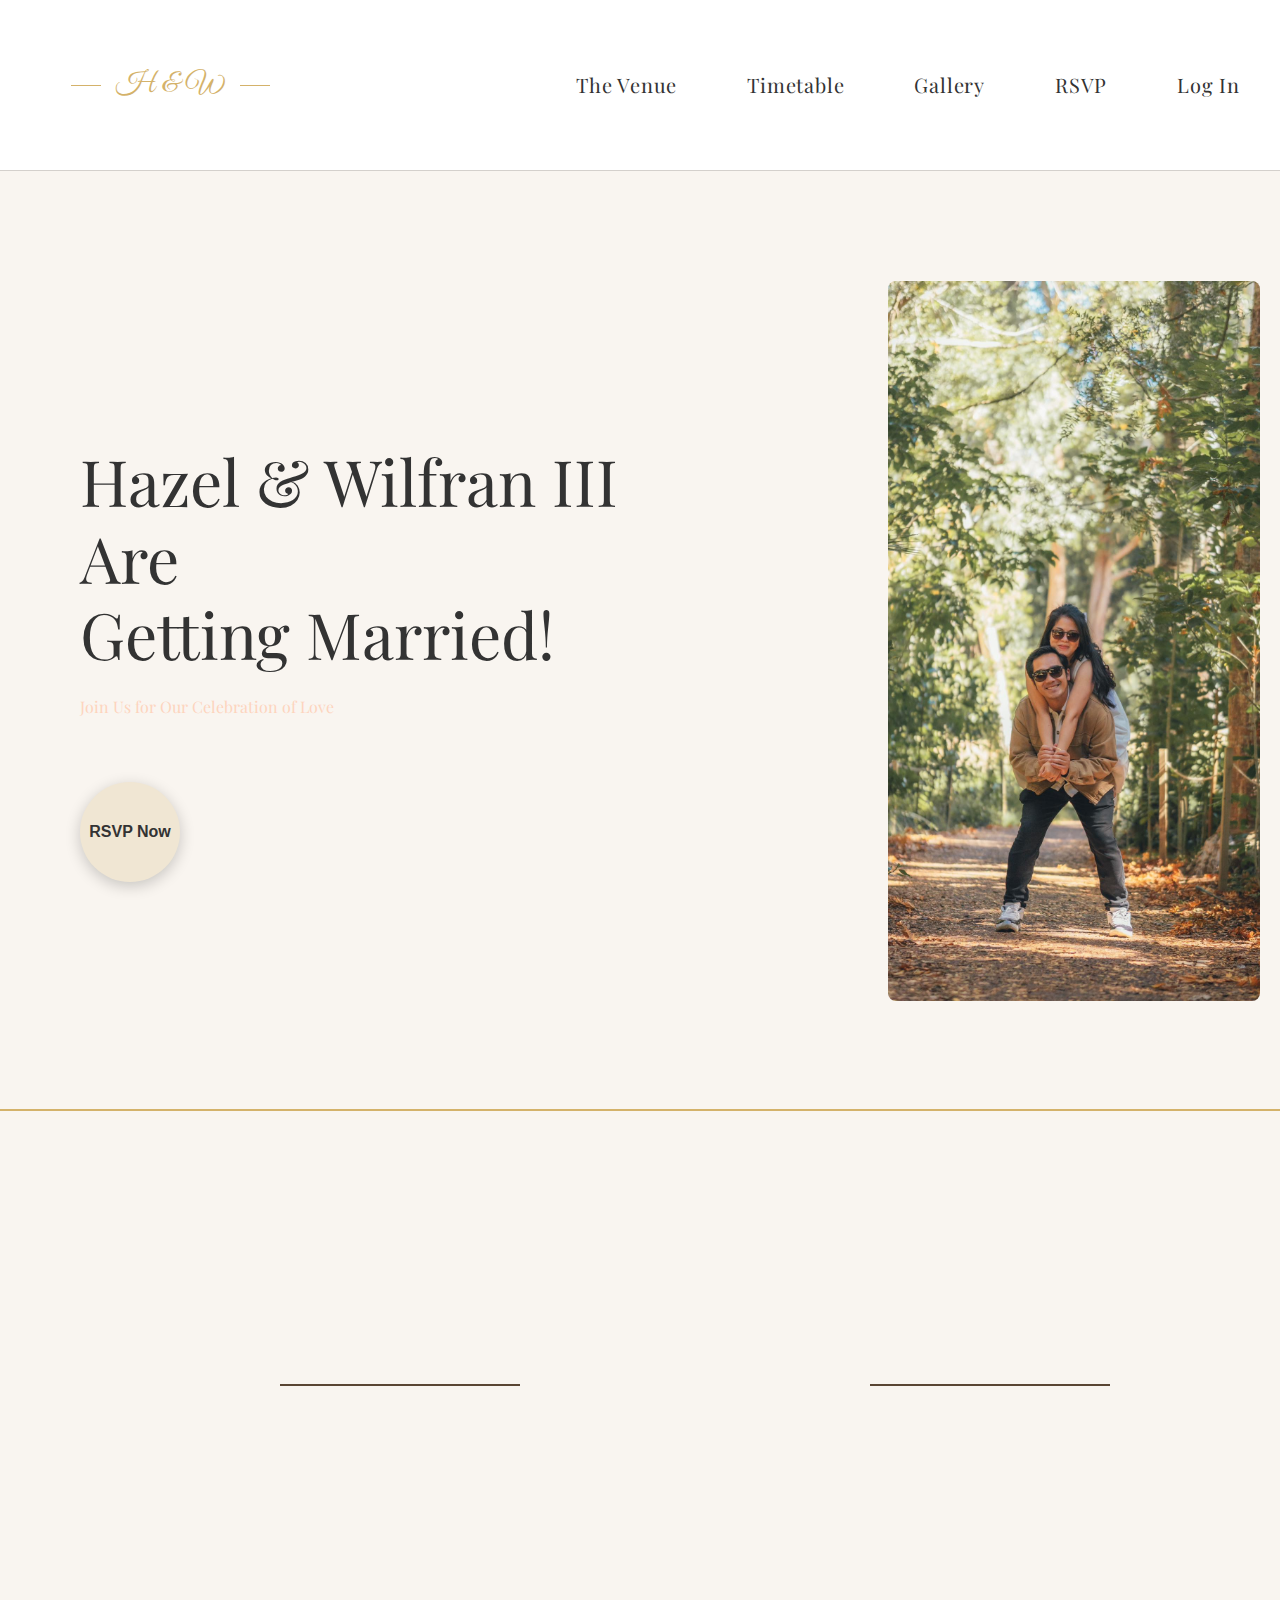
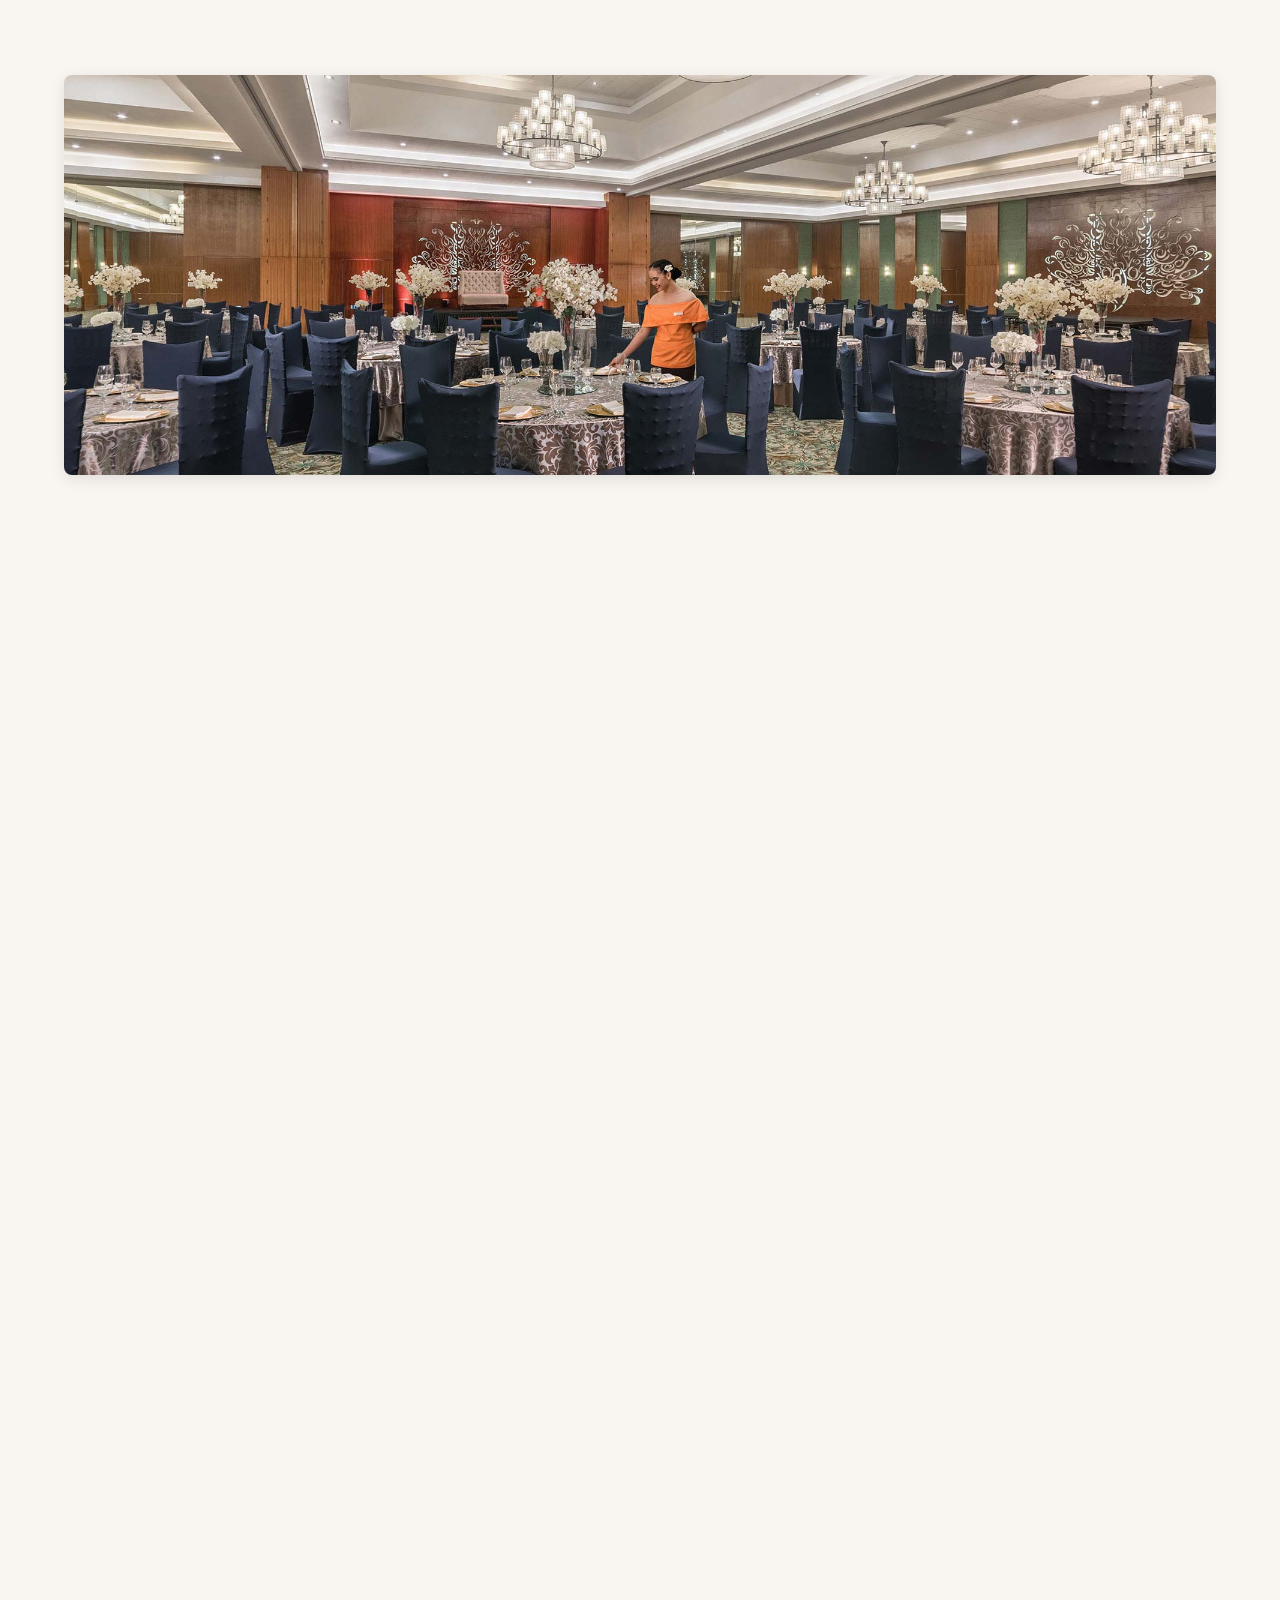
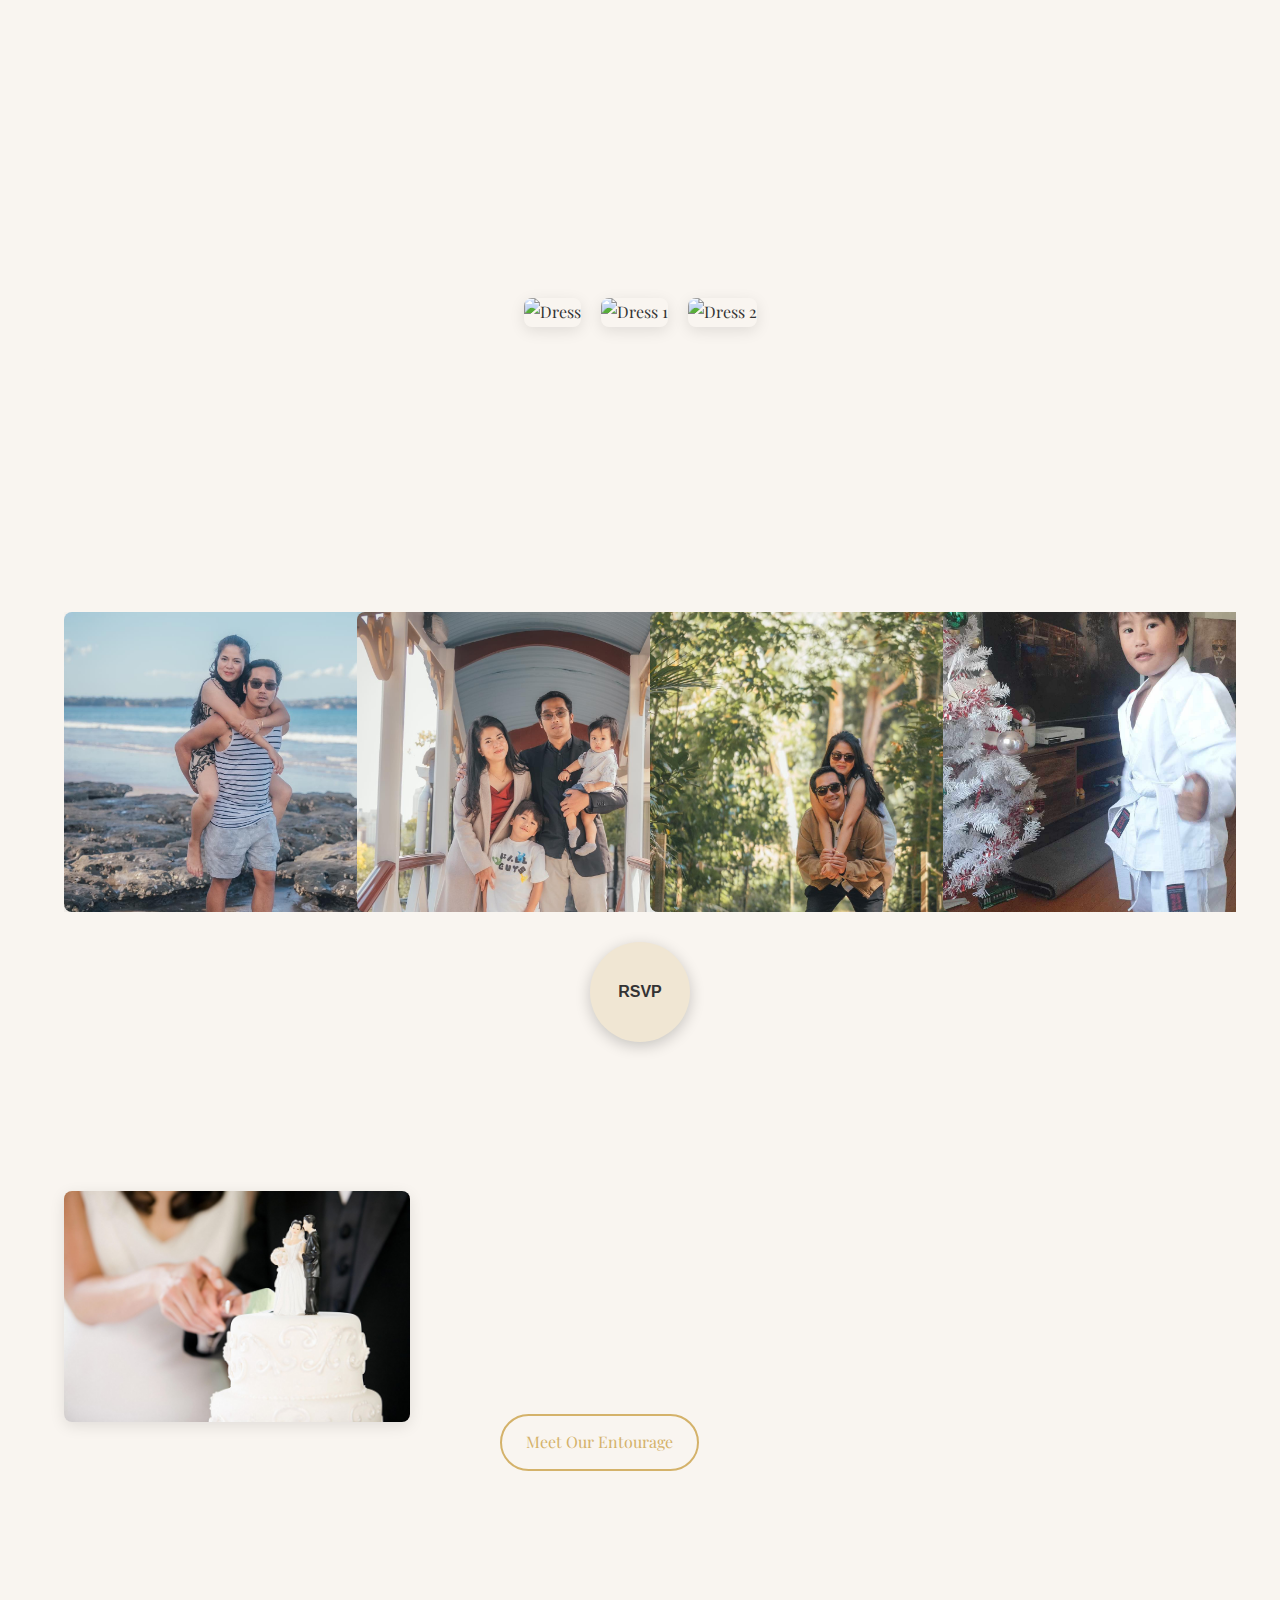
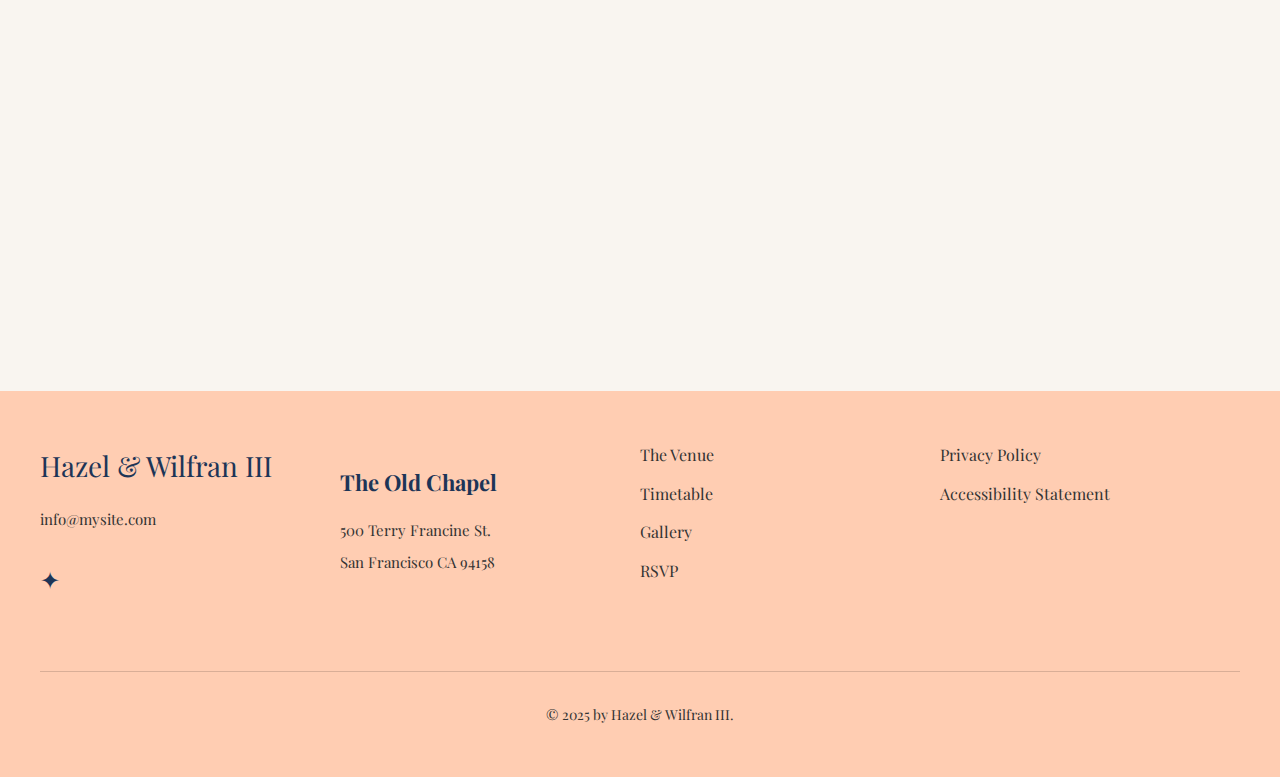
==== commit 144fb4d6: "Add files via upload" ====
--- a/WED/index.html
+++ b/WED/index.html
@@ -48,23 +48,23 @@
 
     <section id="save-date" class="save-date section">
         <div class="save-date-container">
-            <h2>Save the Date!</h2>
-            <p class="save-date-message">Please mark 1.3.2025 on your calendar! We can't wait to see you at our big day.</p>
+            <h2 class="fade-in">Save the Date!</h2>
+            <p class="save-date-message fade-in">Please mark 1.3.2025 on your calendar! We can't wait to see you at our big day.</p>
         </div>
         
         <div class="save-date-details">
             <div class="detail-column">
-                <h3>Date</h3>
-                <p>1.3.2025</p>
+                <h3 class="fade-in">Date</h3>
+                <p class="fade-in">1.3.2025</p>
             </div>
             <div class="detail-column">
-                <h3>Time</h3>
-                <p>18:30</p>
+                <h3 class="fade-in">Time</h3>
+                <p class="fade-in">18:30</p>
             </div>
             <div class="detail-column">
-                <h3>Location</h3>
-                <p>The Old Chapel</p>
-                <p class="address">500 Terry Francine St.<br>San Francisco, CA 94158</p>
+                <h3 class="fade-in">Location</h3>
+                <p class="fade-in">The Old Chapel</p>
+                <p class="address fade-in">500 Terry Francine St.<br>San Francisco, CA 94158</p>
             </div>
         </div>
         
@@ -75,34 +75,67 @@
         </div>
         
         <div class="schedule-text">
-            <h2>Our Wedding Day Schedule</h2>
-            <p>Here's how our special day will unfold:</p>
+            <h2 class="fade-in">Our Wedding Day Schedule</h2>
+            <p class="fade-in">Here's how our special day will unfold:</p>
         </div>
     </section>
 
     <section id="details" class="details section">
         <div class="schedule-item">
-            <h3>🌸 Ceremony</h3>
-            <p>18:30 at S. Michelle jardins</p>
-        </div>
-        <div class="schedule-item">
-            <h3>⭐ Reception</h3>
-            <p>17:30 at The Old Chapel</p>
-        </div>
-        <div class="schedule-item">
-            <h3>🍽️ Dinner</h3>
-            <p>18:30</p>
-        </div>
-        <div class="schedule-item">
-            <h3>💃 Dancing</h3>
-            <p>21:00 till the magic ends!</p>
-        </div>
-    </section>
+            <h3 class="fade-in">🌸 Ceremony</h3>
+            <p class="fade-in">18:30 at S. Michelle jardins</p>
+        </div>
+        <div class="schedule-item">
+            <h3 class="fade-in">⭐ Reception</h3>
+            <p class="fade-in">17:30 at The Old Chapel</p>
+        </div>
+        <div class="schedule-item">
+            <h3 class="fade-in">🍽️ Dinner</h3>
+            <p class="fade-in">18:30</p>
+        </div>
+        <div class="schedule-item">
+            <h3 class="fade-in">💃 Dancing</h3>
+            <p class="fade-in">21:00 till the magic ends!</p>
+        </div>
+    </section>
+
+    <section id="dress-code" class="dress-code section">
+            <h2 class="fade-in">Dress Code</h2>
+        <p class="fade-in">We kindly request our guests to adhere to a semi-formal dress code for our wedding celebration. Thank you for your understanding and cooperation!</p>
+        
+        <div class="outfit-grid">
+            <div class="outfit-item">
+                <img src="images/dress.png" alt="Dress">
+            </div>
+            <div class="outfit-item">
+                <img src="images/dress1.png" alt="Dress 1">
+            </div>
+            <div class="outfit-item">
+                <img src="images/dress2.png" alt="Dress 2">
+            </div>
+        </div>
+    </section>
+
+    <!-- <section id="entourage" class="entourage section">
+        <h2 class="fade-in">Our Beloved Entourage</h2>
+        <p class="fade-in">Meet the special people who will stand by us on our big day.</p>
+        <div class="entourage-grid">
+            <div class="entourage-item">
+                <h3>Ninong</h3>
+                <p>John Doe</p>
+            </div>
+            <div class="entourage-item">
+                <h3>Ninang</h3>
+                <p>Jane Doe</p>
+            </div>
+            Add more entourage members as needed -->
+        <!-- </div>
+    </section>  -->
 
     <section id="gallery" class="gallery section">
         <div class="save-date-container">
-            <h2>A Journey Worth Celebrating</h2>
-            <p>Take a stroll through our beloved memories as we count down the days to our wedding!</p>
+            <h2 class="fade-in">A Journey Worth Celebrating</h2>
+            <p class="fade-in">Take a stroll through our beloved memories as we count down the days to our wedding!</p>
         </div>
         <div class="gallery-grid">
             <div class="gallery-item">
@@ -142,16 +175,15 @@
             <div class="registry-item">
                 <img src="images/cake.jpg" alt="Registry Image" class="registry-image">
                 <div class="registry-text">
-                    <h2>Your Presence is Our Gift</h2>
-                    <p>While we treasure having you at our wedding, if you wish to bless us with a gift, head over to our registry!</p>
-                    <a href="#" class="registry-button">View Our Registry</a>
+                    <h2 class="fade-in">Your Presence is Our Gift</h2>
+                    <p class="fade-in">While we treasure having you at our wedding, if you wish to bless us with a gift, head over to our registry!</p>
+                    <a href="entourage.html" class="registry-button">Meet Our Entourage</a>
                 </div>
             </div>
         </div>
-        <div class="parallax-image" style="background-image: url('images/p2.jpg');"></div>
-    </section>
-
-    <section id="rsvp" class="rsvp section">
+    </section>
+    <div class="parallax-image" style="background-image: url('images/resized_image.jpg');"></div>
+    <!-- <section id="rsvp" class="rsvp section">
         <h2>RSVP</h2>
         <form id="rsvp-form">
             <input type="text" placeholder="Your Name" required>
@@ -163,7 +195,7 @@
             </select>
             <button type="submit">Submit</button>
         </form>
-    </section>
+    </section> -->
 
     <footer>
         <div class="footer-column">
--- a/WED/style.css
+++ b/WED/style.css
@@ -11,12 +11,24 @@
     --text-light: #ffffff;
     --peach: #ffcdb2;
     --divider-color: rgba(0, 0, 0, 0.15);
+    --page-transition-duration: 0.6s;
+}
+
+/* Page transition animation */
+body {
+    opacity: 1;
+    transition: opacity var(--page-transition-duration) ease;
+}
+
+body.page-transition {
+    opacity: 0;
 }
   
 body {
+    font-size: 1rem; /* Base font size */
     font-family: 'Playfair Display', serif;
     margin: 0;
-    padding: 0;
+    padding-top: 100px; /* Add padding to account for fixed navbar */
     background-color: var(--beige);
     color: var(--text-dark);
     line-height: 1.8;
@@ -140,17 +152,33 @@
 /* Hero section styling to match the reference design */
 .hero {
     display: flex;
-    justify-content: space-between;
+    flex-direction: column; /* Stack items on smaller screens */
     align-items: center;
+    justify-content: center;
     height: 100vh;
-    background-color: var(--beige);
-    padding: 0;
-    margin: 0 auto;
-    max-width: 95%;
-    position: relative;
-    overflow: hidden;
-    margin-top: 100px;
-    border-bottom: 2px solid var(--gold);
+    padding: 20px;
+}
+
+@media (min-width: 601px) {
+    .hero {
+        flex-direction: row; /* Side by side on larger screens */
+    }
+}
+
+.hero::after {
+    content: '';
+    position: absolute;
+    bottom: 0;
+    left: 0;
+    width: 100%;
+    height: 2px;
+    background: var(--gold);
+    transform: translateX(-100%);
+    transition: transform 1.2s ease-out;
+}
+
+.hero.visible::after {
+    transform: translateX(0);
 }
 
 .hero-content {
@@ -174,14 +202,16 @@
 }
 
 .hero-image {
-    width: 33%;
-    height: 80vh;
+    
+    height: auto;
+    max-width: 30%;
+    width: 30%;
+    border-radius: 8px;
     background-image: url('images/1.jpg');
     background-size: cover;
     background-position: center;
     margin: 0;
     border: none;
-    border-radius: 0;
     box-shadow: none;
     transition: all 0.8s cubic-bezier(0.4, 0, 0.2, 1);
 }
@@ -197,7 +227,7 @@
 }
 
 .hero h1 {
-    font-size: 64px;
+    font-size: 2.5rem; /* Responsive heading size */
     font-weight: 400;
     margin-bottom: 20px;
     line-height: 1.2;
@@ -243,7 +273,28 @@
     width: 90%;
     margin: 0 auto;
     max-width: 95%;
-    border-bottom: 2px solid var(--gold);
+    position: relative;
+    overflow: hidden;
+}
+
+.section::after {
+    content: '';
+    position: absolute;
+    bottom: 0;
+    left: 0;
+    width: 100%;
+    height: 2px;
+    background: var(--gold);
+    transform: translateX(-100%);
+    transition: transform 1.2s ease-out;
+}
+
+.section.visible::after {
+    transform: translateX(0);
+}
+
+.section.visible {
+    border-bottom-width: 2px;
 }
 
 /* Adding decorative elements inspired by the Chris & Elaine design */
@@ -343,10 +394,11 @@
 }
 
 .save-date-container {
-    width: 100%; /* Set width to 100% to span the entire container */
-    padding: 0; /* Remove padding to align with the left */
-    text-align: left; /* Align text to the left */
-    margin-left: 0; /* Align to the leftmost side */
+    width: 100%;
+    padding: 0;
+    text-align: left;
+    margin-left: 0;
+    margin-bottom: 20px; /* Add bottom margin for spacing */
 }
 
 .save-date h2 {
@@ -407,27 +459,33 @@
     content: "";
     position: absolute;
     top: -10px;
-    left: 50%;
-    transform: translateX(-50%);
-    width: 80%; /* Centers the line */
+    left: 0;
+    width: 100%;
     height: 2px;
     background-color: #5a4634;
+    transform: translateX(-100%);
+    transition: transform 1.2s ease-out;
+}
+
+.detail-column.visible::before {
+    transform: translateX(0);
 }
 
 .save-date-image {
     background-image: url('images/Hari-Ballroom1.jpg');
     background-size: cover;
     background-position: center;
-    background-attachment: fixed;
     background-repeat: no-repeat;
     height: 400px;
     width: 90vw;
     position: relative;
-    overflow: hidden;
+    margin: 0 auto;
+    display: block;
     border-radius: 8px;
     box-shadow: 0 4px 15px rgba(0, 0, 0, 0.1);
     cursor: pointer;
     transition: transform 0.3s ease;
+    z-index: 1;
 }
 
 .save-date-image:hover {
@@ -535,9 +593,30 @@
 .gallery-grid {
     display: grid;
     grid-template-columns: repeat(auto-fit, minmax(250px, 1fr));
-    gap: 20px; /* Space between images */
-    min-height: 300px; /* Set a minimum height for the gallery grid */
-    margin-bottom: 30px;
+    gap: 20px;
+}
+
+@media (max-width: 768px) {
+    .gallery-grid {
+        display: flex;
+        overflow-x: auto;
+        scroll-snap-type: x mandatory;
+        gap: 16px;
+        padding: 16px 0;
+        -webkit-overflow-scrolling: touch;
+        scrollbar-width: none; /* Firefox */
+        -ms-overflow-style: none; /* IE and Edge */
+    }
+
+    .gallery-grid::-webkit-scrollbar {
+        display: none; /* Chrome, Safari and Opera */
+    }
+
+    .gallery-item {
+        flex: 0 0 85%;
+        scroll-snap-align: center;
+        scroll-snap-stop: always;
+    }
 }
 
 .gallery-item {
@@ -566,6 +645,51 @@
     width: 95%;
     margin: 0 auto;
     max-width: 95%;
+    text-align: center;
+}
+
+@media screen and (max-width: 768px) {
+    .rsvp {
+        padding: 40px 20px;
+        text-align: center;
+    }
+
+    .rsvp h2 {
+        font-size: 32px;
+        margin-bottom: 20px;
+    }
+
+    .rsvp p {
+        font-size: 16px;
+        line-height: 1.6;
+        margin: 0 auto 30px;
+        max-width: 90%;
+    }
+
+    .rsvp img {
+        width: 120px;
+        height: 120px;
+        object-fit: cover;
+        border-radius: 8px;
+        margin: 0 auto 20px;
+    }
+
+    .rsvp .button {
+        display: inline-block;
+        padding: 12px 30px;
+        font-size: 16px;
+        border-radius: 25px;
+        background-color: var(--gold);
+        color: var(--white);
+        text-decoration: none;
+        transition: all 0.3s ease;
+        margin-top: 20px;
+    }
+
+    .rsvp .button:hover {
+        background-color: var(--dusty-blue);
+        transform: translateY(-2px);
+    }
 }
 
 #rsvp-form {
@@ -673,7 +797,11 @@
 /* Animations */
 .fade-in {
     opacity: 0;
-    transition: opacity 1.2s ease-out, transform 1.2s ease-out;
+    transition: opacity 0.5s ease-out, transform 0.5s ease-out;
+}
+
+.fade-in.visible {
+    animation: fadeIn 1s ease-out forwards;
 }
 
 .slide-up {
@@ -804,6 +932,97 @@
     }
 }
 
+/* Page Transition Animation */
+.page-transition {
+    animation: fadeOut 0.5s ease-in-out;
+    pointer-events: none;
+}
+
+@keyframes fadeOut {
+    0% {
+        opacity: 1;
+        transform: scale(1);
+    }
+    100% {
+        opacity: 0;
+        transform: scale(0.98);
+    }
+}
+
+.entourage {
+    text-align: center;
+    background: var(--beige);
+    width: 100%;
+    max-width: 100%;
+    position: relative;
+    padding: 40px 0;
+    margin: 0 auto;
+}
+.entourage-category {
+    background: var(--beige);   
+    position: relative;
+    overflow: hidden;
+    width: 100%;
+    max-width: 100%;
+}
+
+.category-title {
+    text-align: center;
+    font-family: 'Playfair Display', serif;
+    font-size: 1.8rem;
+    margin-bottom: 25px;
+    color: var(--gold);
+    position: relative;
+    /* padding-bottom: 15px; */
+}
+
+.category-title::after {
+    content: '';
+    position: absolute;
+    bottom: 0;
+    left: 50%;
+    transform: translateX(-50%);
+    width: 60px;
+    height: 2px;
+    background-color: var(--gold);
+}
+
+.entourage-grid {
+    display: grid;
+    grid-template-columns: repeat(auto-fit, minmax(255px, 1fr));
+    gap: 20px;
+    padding: 0;
+    width: 100%;
+    margin: 0;
+}
+
+.entourage-item {
+    padding: 20px;
+    text-align: center;
+    transition: all 0.3s ease;
+    border-bottom: 2px solid transparent;
+}
+
+.entourage-item:hover {
+    transform: translateY(-3px);
+    border-bottom-color: var(--gold);
+}
+
+.entourage-item h4 {
+    font-family: 'Playfair Display', serif;
+    font-size:.2 1.2rem;
+    margin-bottom: 8px;
+    color: var(--text-dark);
+    line-height: 1.4;
+}
+
+.sponsor-title {
+    color: var(--dusty-blue);
+    font-size: 1rem;
+    margin-bottom: 10px;
+    font-style: italic;
+}
+
 /* Mobile navigation styles */
 @media screen and (max-width: 768px) {
     .menu-toggle {
@@ -997,11 +1216,16 @@
     background: rgba(255, 255, 255, 1);
 }
 
+.registry, .registry-content {
+    border: none; /* Ensure no border is applied */
+}
+
 .registry {
     display: flex;
     flex-direction: column; /* Stack items vertically */
     padding: 60px 20px;
     background-color: var(--beige);
+    border: none; /* Ensure no border */
 }
 
 .registry-content {
@@ -1009,6 +1233,8 @@
     flex-direction: column; /* Stack image and text vertically */
     max-width: 100%; /* Allow full width */
     text-align: left; /* Align text to the left */
+    margin-bottom: 60px;
+    border: none; /* Ensure no border */
 }
 
 .registry-item {
@@ -1068,7 +1294,8 @@
     background-size: cover; /* Cover the entire area */
     background-position: center; /* Center the image */
     width: 100%; /* Full width */
-    margin-top: 20px; /* Space above the image */
+    margin: 0; /* Remove any margins */
+    padding: 0; /* Remove any padding */
 }
 
 /* General h2 styles */
@@ -1080,4 +1307,438 @@
     text-align: center; /* Center align if needed */
 }
 
-
+.fade-in {
+    opacity: 0;
+    transform: translateX(-50px); /* Start from the left */
+    transition: opacity 0.5s ease-out, transform 0.5s ease-out;
+}
+
+.fade-in.visible {
+    opacity: 1;
+    transform: translateX(0); /* Move to original position */
+}
+
+@keyframes fadeInBorderFromLeft {
+    from {
+        border-bottom-width: 0;
+        border-bottom-color: var(--gold);
+    }
+    to {
+        border-bottom-width: 100%;
+        border-bottom-color: var(--gold);
+    }
+}
+
+@keyframes fadeInBorder {
+    from {
+        border-bottom-color: transparent;
+    }
+    to {
+        border-bottom-color: var(--gold);
+    }
+}
+
+@keyframes fadeIn {
+    from {
+        opacity: 0;
+        transform: translateY(20px);
+    }
+    to {
+        opacity: 1;
+        transform: translateY(0);
+    }
+}
+
+.save-date::after {
+    content: '';
+    position: absolute;
+    bottom: 0;
+    left: 0;
+    width: 100%;
+    height: 2px;
+    background: var(--gold);
+    transform: translateX(-100%);
+    transition: transform 1.2s ease-out;
+}
+
+.save-date.visible::after {
+    transform: translateX(0);
+}
+
+/* Mobile styles */
+@media (max-width: 600px) {
+    nav {
+        padding: 10px 20px; /* Minimal padding for the navbar */
+        height: 70px; /* Adjust height if needed */
+    }
+
+    .hero {
+        padding: 0 20px 20px; /* Remove top padding */
+    }
+
+    .nav-menu li a {
+        font-size: 16px; /* Reduce font size for menu items */
+        padding-bottom: 3px; /* Adjust padding for menu items */
+    }
+
+    .logo {
+        font-size: 18px; /* Reduce font size for the logo */
+        padding-left: 10px; /* Adjust padding for the logo */
+    }
+
+    .hero-content {
+        display: flex;
+        flex-direction: column; /* Stack text and image vertically */
+        align-items: flex-start; /* Align items to the left */
+        width: 100%; /* Full width */
+        padding-left: 0; /* Remove any left padding */
+    }
+
+    .hero-text {
+        text-align: left; /* Align text to the left */
+        padding-left: 0; /* Remove any left padding */
+    }
+
+    .rsvp-button {
+        margin-left: 0; /* Align button to the left */
+    }
+
+    .rsvp-button {
+        display: inline-block;
+        width: 150px; /* Allow the button to adjust width based on content */
+        padding: 16px 16px; /* Reduce padding for a smaller size */
+        background: var(--gold); /* Use a gold background for elegance */
+        color: var(--white); /* White text for contrast */
+        text-decoration: none;
+        border-radius: 15px; /* Rounded edges for a softer look */
+        transition: all 0.3s ease; /* Smooth transition for hover effects */
+        font-size: 0.9rem; /* Slightly smaller font size */
+        text-align: center; /* Center text inside the button */
+        line-height: normal; /* Remove line-height for vertical centering */
+        box-shadow: 0 3px 10px rgba(0, 0, 0, 0.2); /* Subtle shadow */
+        border: none; /* Remove border */
+        font-weight: bold; /* Make text bold */
+        /* margin: 15px auto; Center the button */
+        height: 50px;
+    }
+
+    .rsvp-button:hover {
+        background: var(--dusty-blue); /* Change to dusty blue on hover */
+        transform: scale(1.05); /* Slightly enlarge on hover */
+        box-shadow: 0 5px 15px rgba(0, 0, 0, 0.3); /* Enhance shadow on hover */
+    }
+
+    .hero-image {
+        width: 30%;
+        max-width: 100%; /* Full width for the image */
+        height: auto; /* Maintain aspect ratio */
+        margin: 20px 0; /* Add space above and below the image */
+        display: block; /* Ensure the image is a block element */
+        border-radius: 8px; /* Add border radius for aesthetics */
+        box-shadow: 0 4px 15px rgba(0, 0, 0, 0.1); /* Add subtle shadow */
+    }
+
+    .nav-menu {
+        flex-direction: column;
+        gap: 20px;
+    }
+    .hero-image {
+        width: 100%;
+        height: 50vh;
+    }
+    .registry-item {
+        display: flex;
+        flex-direction: column; /* Stack items vertically on smaller screens */
+        align-items: center; /* Center items */
+        justify-content: center;
+        width: 100%; /* Ensure full width for the container */
+        margin: 0;
+        text-align: center; /* Center text */
+    }
+    .registry-image {
+        width: 100%; /* Full width for the image */
+        height: auto; /* Maintain aspect ratio */
+        margin: 0 auto 20px; /* Center the image and add space below */
+        display: block; /* Ensure the image is a block element */
+        max-width: none; /* Remove any max-width constraints */
+    }
+    .registry-text {
+        max-width: 100%; /* Full width for text */
+        padding: 0 20px; /* Add padding for spacing */
+    }
+    .registry-button {
+        margin-top: 20px; /* Space above the button */
+    }
+    .hero-text, .save-date-message, .detail-column p {
+        display: block; /* Ensure text is displayed */
+        opacity: 1; /* Ensure text is fully visible */
+        visibility: visible; /* Ensure text is visible */
+        color: var(--text-dark); /* Ensure text color is set */
+    }
+
+    .registry h2 {
+        font-size: 1.5rem; /* Adjust font size for readability */
+        margin-bottom: 10px;
+    }
+
+    .registry p {
+        font-size: 1rem; /* Adjust font size for readability */
+        margin-bottom: 20px;
+    }
+
+    .registry-button {
+        display: inline-block;
+        padding: 12px 24px;
+        background: transparent;
+        color: var(--gold);
+        text-decoration: none;
+        border: 2px solid var(--gold);
+        border-radius: 40px;
+        transition: background 0.3s, color 0.3s;
+        font-size: 1rem; /* Adjust font size */
+        margin: 20px auto; /* Center the button */
+    }
+
+    .registry-button:hover {
+        background: var(--gold);
+        color: var(--white);
+    }
+
+    .hero .subheading {
+        font-size: 1rem; /* Adjust font size for readability */
+        margin-bottom: 20px;
+    }
+
+    .save-date-message {
+        padding: 0 20px; /* Add padding for spacing */
+    }
+
+    .save-date {
+        width: 100%;
+        padding: 20px;
+        background-color: var(--beige);
+        text-align: center;
+    }
+
+    .save-date h2 {
+        font-family: 'Playfair Display', serif;
+        font-size: 2rem;
+        color: var(--text-dark);
+        margin-bottom: 30px; /* Increase margin for spacing */
+    }
+
+    .save-date-message {
+        font-family: 'Playfair Display', serif;
+        font-size: 1.2rem;
+        color: var(--text-dark);
+        margin-bottom: 30px; /* Increase margin for spacing */
+    }
+
+    .save-date-details {
+        display: flex;
+        flex-direction: column;
+        align-items: center;
+        gap: 50px; /* Increase gap for more space */
+    }
+
+    .detail-column {
+        width: 100%;
+        max-width: none;
+        padding: 30px 0; /* Increase padding for spacing */
+        position: relative;
+    }
+
+    .detail-column::before {
+        content: "";
+        position: absolute;
+        top: -30px; /* Adjust position to prevent overlap */
+        left: 0;
+        width: 100%;
+        height: 2px;
+        background-color: var(--text-dark);
+    }
+
+    .detail-column h3 {
+        font-size: 1.5rem;
+        margin-bottom: 15px; /* Increase margin for spacing */
+    }
+
+    .detail-column p {
+        font-size: 1.2rem;
+    }
+
+    .address {
+        font-size: 1rem;
+        line-height: 1.5;
+    }
+
+    .hero h1, .hero .subheading {
+        margin-top: 0; /* Remove any top margin */
+    }
+}
+
+/* Tablet styles */
+@media (min-width: 601px) and (max-width: 1024px) {
+    .hero h1 {
+        font-size: 3rem;
+    }
+    .nav-menu {
+        gap: 40px;
+    }
+    .hero-image {
+        width: 50%;
+        height: 60vh;
+    }
+}
+
+/* Desktop styles */
+@media (min-width: 1025px) {
+    .hero h1 {
+        font-size: 4rem;
+    }
+    .nav-menu {
+        gap: 70px;
+    }
+    .hero-image {
+        width: 33%;
+        height: 80vh;
+    }
+}
+
+.dress-code {
+    background-color: var(--beige);
+    padding: 40px 20px;
+    text-align: center;
+    margin: 0 auto;
+    max-width: 90%;
+    border-radius: 8px;
+}
+
+.dress-code h2 {
+    font-family: 'Playfair Display', serif;
+    font-size: 36px;
+    color: var(--navy-blue);
+    margin-bottom: 20px;
+}
+
+.dress-code p {
+    font-size: 20px;
+    line-height: 1.8;
+    max-width: 800px;
+    margin: 0 auto 40px;
+}
+
+.outfit-grid {
+    display: flex;
+    justify-content: center; /* Center the items horizontally */
+    gap: 20px; /* Space between items */
+    flex-wrap: wrap; /* Allow items to wrap to the next line if needed */
+}
+
+.outfit-item {
+    text-align: center;
+    max-width: 500px; /* Increase max width for each item */
+}
+
+.outfit-item img {
+    width: 500px; /* Set a fixed width */
+    height: 500px; /* Set a fixed height */
+    object-fit:contain; /* Ensure the image covers the area without distortion */
+    border-radius: 8px;
+    box-shadow: 0 4px 15px rgba(0, 0, 0, 0.1);
+    margin-bottom: 10px;
+}
+
+.outfit-item p {
+    font-size: 16px;
+    color: var(--text-dark);
+}
+
+.entourage h2 {
+    font-family: 'Playfair Display', serif;
+    font-size: 48px;
+    color: var(--navy-blue);
+    margin-bottom: 40px;
+    text-align: center;
+    letter-spacing: 1px;
+}
+
+.entourage-grid {
+    display: grid;
+    grid-template-columns: repeat(auto-fit, minmax(300px, 1fr));
+    gap: 30px;
+    max-width: 1400px;
+    margin: 40px auto;
+    padding: 0 20px;
+}
+
+.entourage-item {
+    text-align: center;
+    background-color: var(--white);
+    padding: 30px;
+    border-radius: 12px;
+    box-shadow: 0 4px 20px rgba(0, 0, 0, 0.08);
+    transition: all 0.3s ease;
+    margin-bottom: 0;
+    display: flex;
+    flex-direction: column;
+    gap: 15px;
+}
+
+.entourage-item:hover {
+    transform: translateY(-5px);
+    box-shadow: 0 8px 25px rgba(0, 0, 0, 0.12);
+}
+
+.entourage-item h3 {
+    font-family: 'Playfair Display', serif;
+    font-size: 28px;
+    color: var(--navy-blue);
+    margin-bottom: 20px;
+    padding-bottom: 10px;
+    border-bottom: 2px solid var(--navy-blue);
+}
+
+.entourage-item h4 {
+    font-family: 'Playfair Display', serif;
+    font-size: 18px;
+    color: var(--text-dark);
+    margin: 0;
+
+    line-height: 1.4;
+}
+
+.sponsor-title {
+    color: var(--navy-blue);
+    font-size: 16px;
+    margin-bottom: 10px;
+    font-style: italic;
+}
+
+.fade-in {
+    opacity: 0;
+    transform: translateY(20px);
+    animation: fadeIn 0.8s ease forwards;
+}
+
+@keyframes fadeIn {
+    to {
+        opacity: 1;
+        transform: translateY(0);
+    }
+}
+
+@media (max-width: 768px) {
+    .entourage h2 {
+        font-size: 36px;
+    }
+    
+    .category-title {
+        font-size: 24px;
+    }
+    
+    .entourage-item {
+        min-width: 200px;
+        padding: 20px;
+    }
+}